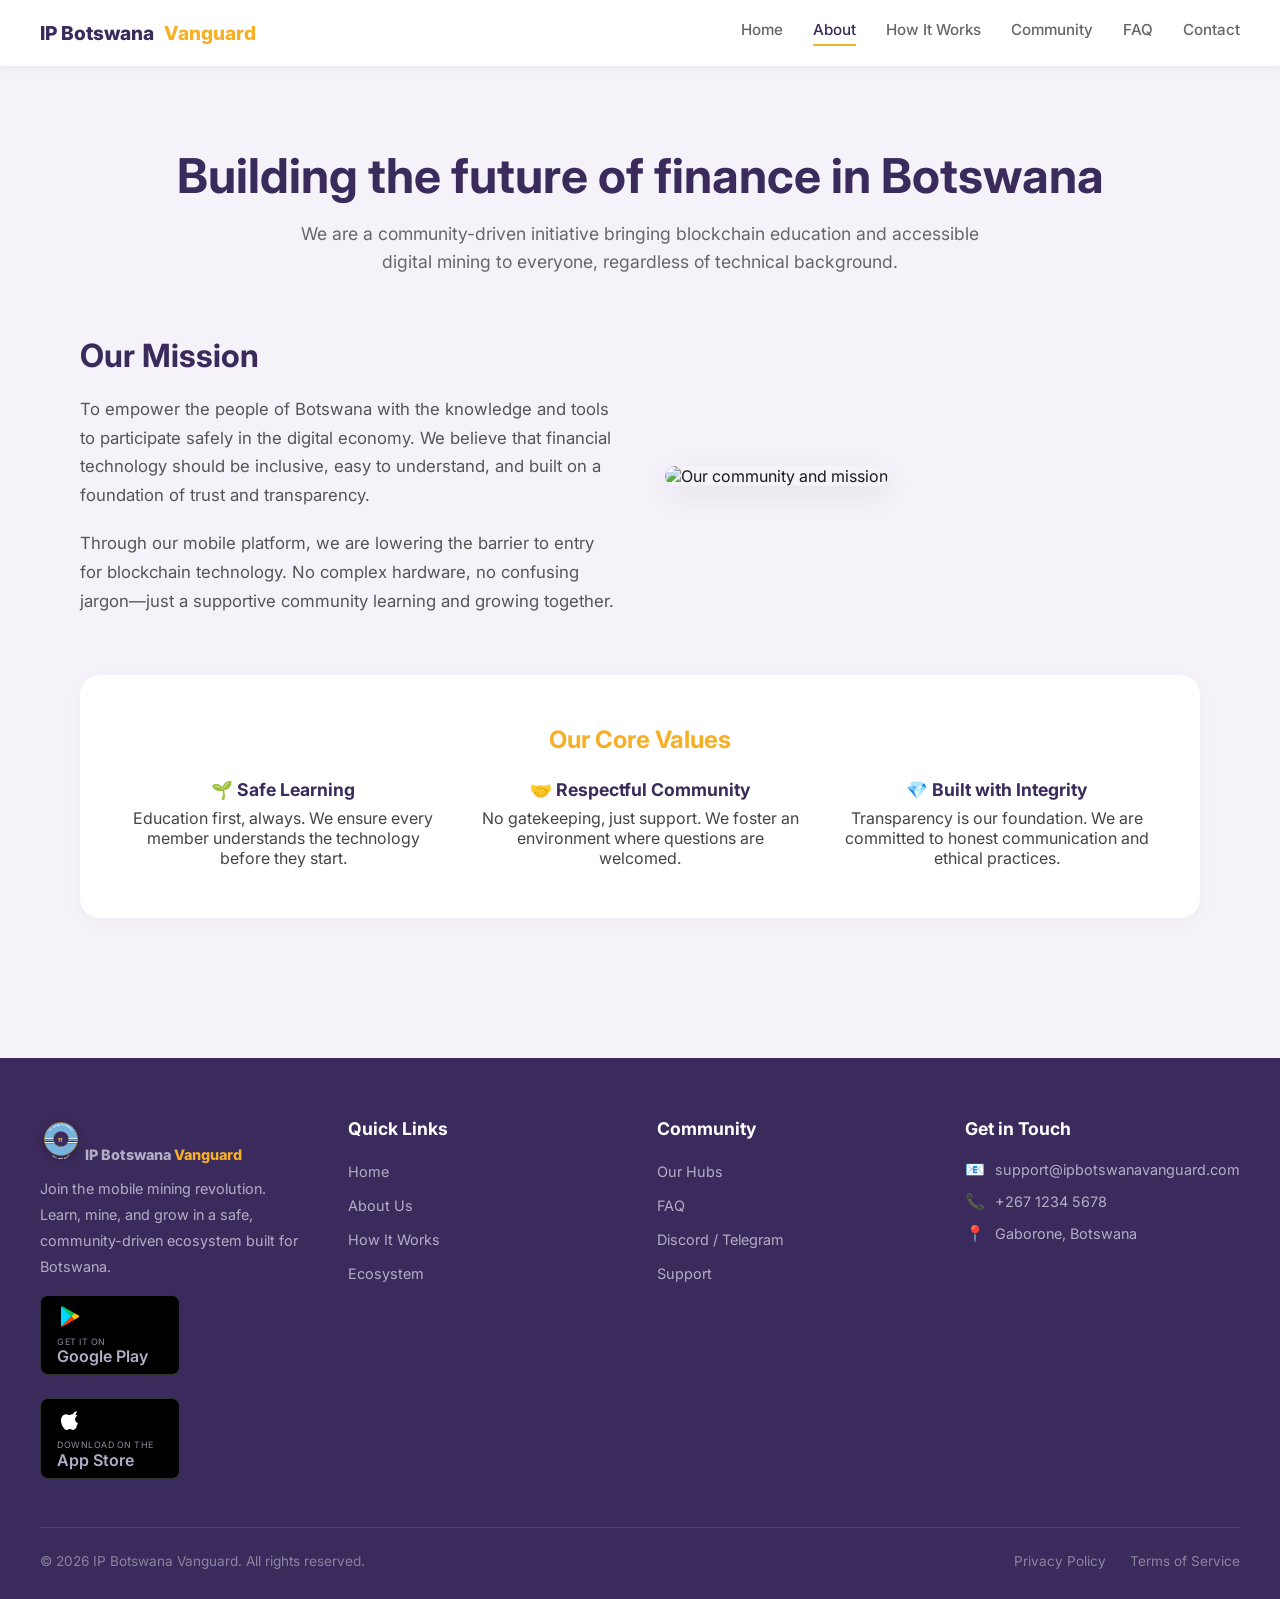
==== about.html @ 453767cd "Update about.html" ====
<!DOCTYPE html>
<html lang="en">
<head>
    <meta charset="UTF-8">
    <meta name="viewport" content="width=device-width, initial-scale=1.0">
    <title>IP Botswana Vanguard - About</title>
    <link href="https://fonts.googleapis.com/css2?family=Inter:wght@400;600;700;800&display=swap" rel="stylesheet">
    
    <!-- LINK TO EXTERNAL CSS FILE -->
    <link rel="stylesheet" href="style.css">
    
    <!-- ADDITIONAL CSS SPECIFIC TO THE ABOUT PAGE -->
    <style>
        /* --- Page Container --- */
        .page-container {
            padding: 80px 40px;
            max-width: 1200px;
            margin: 0 auto;
        }

        /* --- Header --- */
        .about-header {
            text-align: center;
            margin-bottom: 60px;
        }
        .about-header h2 {
            font-size: 3rem;
            color: var(--primary-purple);
            margin-bottom: 15px;
        }
        .about-header p {
            color: #666;
            max-width: 700px;
            margin: 0 auto;
            font-size: 1.1rem;
            line-height: 1.6;
        }

        /* --- Split Layout --- */
        .about-split {
            display: flex;
            flex-wrap: wrap;
            align-items: center;
            gap: 50px;
            margin-bottom: 60px;
        }
        .about-split > * {
            flex: 1;
            min-width: 300px;
        }
        .about-split h3 {
            color: var(--primary-purple);
            font-size: 2rem;
            margin-bottom: 20px;
        }
        .about-split p {
            color: #555;
            line-height: 1.7;
            font-size: 1.05rem;
        }

        /* --- Image Styling --- */
        .about-img {
            width: 100%;
            height: 400px;
            object-fit: cover;
            border-radius: 20px;
            box-shadow: 0 10px 30px rgba(0,0,0,0.08);
        }

        /* --- Mission/Values Card --- */
        .mission-card {
            background: var(--white);
            padding: 50px 40px;
            border-radius: 20px;
            box-shadow: 0 5px 20px rgba(0,0,0,0.03);
            margin-top: 20px;
        }
        .mission-card h3 {
            color: var(--accent-gold);
            font-size: 1.5rem;
            margin-bottom: 25px;
            text-align: center;
        }
        .values-grid {
            display: flex;
            justify-content: space-around;
            gap: 30px;
            flex-wrap: wrap;
            color: #444;
            text-align: center;
        }
        .values-grid div {
            flex: 1;
            min-width: 150px;
        }
        .values-grid strong {
            display: block;
            color: var(--primary-purple);
            font-size: 1.1rem;
            margin-bottom: 8px;
        }

        /* --- Mobile Adjustments --- */
        @media (max-width: 800px) {
            .page-container { padding: 40px 20px; }
            .about-header h2 { font-size: 2.2rem; }
            .about-split { flex-direction: column-reverse; }
            .values-grid { flex-direction: column; gap: 20px; }
        }
    </style>
</head>
<body>

    <!-- Navigation -->
    <nav>
        <a href="index.html" class="logo">IP Botswana <span>Vanguard</span></a>
        <div class="nav-links">
            <a href="index.html">Home</a>
            <!-- Added 'active' class here so it highlights About when on this page -->
            <a href="about.html" class="active">About</a>
            <a href="how-it-works.html">How It Works</a>
            <a href="community.html">Community</a>
            <a href="faq.html">FAQ</a>
            <a href="contact.html">Contact</a>
        </div>
    </nav>

    <!-- About Content -->
    <div class="page-container">

        <!-- Header -->
        <div class="about-header">
            <h2>Building the future of finance in Botswana</h2>
            <p>We are a community-driven initiative bringing blockchain education and accessible digital mining to everyone, regardless of technical background.</p>
        </div>

        <!-- Split Layout: Text Left, Image Right -->
        <div class="about-split">
            <div>
                <h3>Our Mission</h3>
                <p>
                    To empower the people of Botswana with the knowledge and tools to participate safely in the digital economy. 
                    We believe that financial technology should be inclusive, easy to understand, and built on a foundation of trust and transparency.
                </p>
                <br>
                <p>
                    Through our mobile platform, we are lowering the barrier to entry for blockchain technology. 
                    No complex hardware, no confusing jargon—just a supportive community learning and growing together.
                </p>
            </div>
            <div>
                <!-- IMAGE TO REPLACE: Put your team, workshop, or classroom photo here -->
                <img src="https://images.unsplash.com/photo-1523240795612-9a054b0db644?w=800&h=600&fit=crop" 
                     alt="Our community and mission" 
                     class="about-img">
            </div>
        </div>

        <!-- Core Values Card -->
        <div class="mission-card">
            <h3>Our Core Values</h3>
            <div class="values-grid">
                <div>
                    <strong>🌱 Safe Learning</strong>
                    Education first, always. We ensure every member understands the technology before they start.
                </div>
                <div>
                    <strong>🤝 Respectful Community</strong>
                    No gatekeeping, just support. We foster an environment where questions are welcomed.
                </div>
                <div>
                    <strong>💎 Built with Integrity</strong>
                    Transparency is our foundation. We are committed to honest communication and ethical practices.
                </div>
            </div>
        </div>

    </div>

    <!-- FOOTER -->
    <footer>
        <div class="footer-container">
            <!-- Column 1: Brand & App Download -->
            <div class="footer-col">
                <a href="index.html" class="footer-logo">
                    <svg class="logo-badge" viewBox="0 0 340 340" xmlns="http://www.w3.org/2000/svg">
                        <defs>
                            <path id="topArcFoot" d="M 60,170 A 110,110 0 0 1 280,170" fill="none"/>
                            <path id="botArcFoot" d="M 70,235 A 100,100 0 0 0 270,235" fill="none"/>
                        </defs>
                        <circle cx="170" cy="170" r="132" fill="#75B2DD"/>
                        <path d="M 40,170 A 132,132 0 0 0 40,205 L 300,205 A 132,132 0 0 0 300,170 Z" fill="#000000"/>
                        <rect x="38" y="177" width="264" height="11" fill="#75B2DD"/>
                        <rect x="38" y="164" width="264" height="9" fill="#FFFFFF"/>
                        <rect x="38" y="194" width="264" height="9" fill="#FFFFFF"/>
                        <circle cx="170" cy="170" r="134" fill="none" stroke="#D4AF37" stroke-width="4"/>
                        <circle cx="170" cy="170" r="62" fill="#3B2A5E"/>
                        <circle cx="170" cy="170" r="62" fill="none" stroke="#D4AF37" stroke-width="2"/>
                        <text x="170" y="193" text-anchor="middle" font-family="Georgia, serif" font-weight="700" font-size="58" fill="#D4AF37">&#960;</text>
                        <text font-size="16" font-weight="700" letter-spacing="2" fill="#FFFFFF">
                            <textPath href="#topArcFoot" startOffset="50%" text-anchor="middle">BOTSWANA PI VANGUARD</textPath>
                        </text>
                        <text font-size="13" font-weight="700" letter-spacing="1.5" fill="#FFFFFF">
                            <textPath href="#botArcFoot" startOffset="50%" text-anchor="middle">DIGITAL ARMS PIONEERS</textPath>
                        </text>
                    </svg>
                    IP Botswana <span class="gold">Vanguard</span>
                </a>
                <p>Join the mobile mining revolution. Learn, mine, and grow in a safe, community-driven ecosystem built for Botswana.</p>

                <div class="app-buttons">
                    <!-- Google Play Button -->
                    <a href="#" class="app-btn">
                        <svg viewBox="0 0 24 24" xmlns="http://www.w3.org/2000/svg" width="25" height="25">
                            <path fill="#00D6FF" d="M4.4 2.3c-.4.4-.6.9-.6 1.6v16.2c0 .7.2 1.2.6 1.6l.1.1L13.6 12v-.2L4.5 2.2z"/>
                            <path fill="#FFC107" d="M16.7 15.1l-3.1-3.1v-.2l3.1-3.1.1.1 3.7 2.1c1 .6 1 1.5 0 2.1l-3.8 2.1z"/>
                            <path fill="#FF3D00" d="M16.7 15.1L13.6 12 4.4 21.2c.4.4 1 .4 1.7.1l10.6-6.2"/>
                            <path fill="#00C853" d="M16.7 8.9L6.1 2.7c-.7-.4-1.3-.3-1.7.1L13.6 12l3.1-3.1z"/>
                        </svg>
                        <div class="app-btn-text">
                            <span>GET IT ON</span>
                            <span>Google Play</span>
                        </div>
                    </a>

                    <!-- App Store Button -->
                    <a href="#" class="app-btn apple-btn">
                        <svg viewBox="0 0 24 24" xmlns="http://www.w3.org/2000/svg" width="25" height="25">
                            <path d="M18.71 19.5c-.83 1.24-1.71 2.45-3.05 2.47-1.34.03-1.77-.79-3.29-.79-1.53 0-2 .77-3.27.82-1.31.05-2.3-1.32-3.14-2.53C4.25 17 2.94 12.45 4.7 9.39c.87-1.52 2.43-2.48 4.12-2.5 1.3 0 2.5.87 3.29.87.78 0 2.26-1.07 3.94-.91 1.31.09 2.66.66 3.46 1.62-3.15 1.74-2.64 5.82.58 7.17-.48 1.4-1.13 2.75-1.38 2.86zM14.5 8.33c.33-1.03.97-2.13 1.73-2.77 1.14-1 2.5-1.4 2.81-1.4.08 1.62-1.44 3.55-2.62 4.24-.38.22-.82.32-1.27.32-.26 0-.47-.08-.65-.39z"/>
                        </svg>
                        <div class="app-btn-text">
                            <span>Download on the</span>
                            <span>App Store</span>
                        </div>
                    </a>
                </div>
            </div>

            <!-- Column 2: Quick Links -->
            <div class="footer-col">
                <h4>Quick Links</h4>
                <a href="index.html">Home</a>
                <a href="about.html">About Us</a>
                <a href="how-it-works.html">How It Works</a>
                <a href="ecosystem.html">Ecosystem</a>
            </div>

            <!-- Column 3: Community -->
            <div class="footer-col">
                <h4>Community</h4>
                <a href="community.html">Our Hubs</a>
                <a href="faq.html">FAQ</a>
                <a href="#">Discord / Telegram</a>
                <a href="contact.html">Support</a>
            </div>

            <!-- Column 4: Contact Info (With Icons Restored) -->
            <div class="footer-col">
                <h4>Get in Touch</h4>

                <div class="contact-row">
                    <span class="contact-icon">📧</span>
                    <span>support@ipbotswanavanguard.com</span>
                </div>

                <div class="contact-row">
                    <span class="contact-icon">📞</span>
                    <span>+267 1234 5678</span>
                </div>

                <div class="contact-row">
                    <span class="contact-icon">📍</span>
                    <span>Gaborone, Botswana</span>
                </div>
            </div>
        </div>

        <!-- Footer Bottom -->
        <div class="footer-bottom">
            <div>&copy; 2026 IP Botswana Vanguard. All rights reserved.</div>
            <div class="footer-bottom-links">
                <a href="#">Privacy Policy</a>
                <a href="#">Terms of Service</a>
            </div>
        </div>
    </footer>
    <!-- LINK TO EXTERNAL JAVASCRIPT FILE -->
    <script src="script.js"></script>
</body>
</html>
---- style.css ----
/* --- VARIABLES --- */
:root {
    --primary-purple: #3b2b5c;
    --accent-gold: #f5b027;
    --soft-bg: #f5f3f9;
    --text-dark: #1a1a1a;
    --white: #ffffff;
}

/* --- RESET & BASE STYLES --- */
* {
    margin: 0;
    padding: 0;
    box-sizing: border-box;
    font-family: 'Inter', sans-serif;
}
body {
    background-color: var(--soft-bg);
    color: var(--text-dark);
}

/* --- NAVIGATION --- */
nav {
    display: flex;
    justify-content: space-between;
    align-items: center;
    padding: 20px 40px;
    background: #fff;
    box-shadow: 0 2px 10px rgba(0,0,0,0.05);
    position: sticky;
    top: 0;
    z-index: 100;
}
.logo {
    font-weight: 800;
    font-size: 1.2rem;
    color: var(--primary-purple);
    text-decoration: none;
}
.logo span {
    color: var(--accent-gold);
}

.logo {
    display: flex;
    align-items: center;
    gap: 10px;
}
.nav-logo-badge {
    width: 36px;
    height: 36px;
    flex-shrink: 0;
}

.nav-links {
    display: flex;
    gap: 30px;
}
.nav-links a {
    text-decoration: none;
    color: #666;
    font-weight: 500;
    font-size: 0.95rem;
}
.nav-links a.active {
    color: var(--primary-purple);
    border-bottom: 2px solid var(--accent-gold);
    padding-bottom: 5px;
}

/* --- HERO LAYOUT (HOME PAGE) --- */
.hero {
    display: flex;
    flex-wrap: wrap;
    align-items: center;
    padding: 80px 40px;
    max-width: 1200px;
    margin: 0 auto;
    gap: 50px;
}
.split-layout {
    display: flex;
    flex-wrap: wrap;
    align-items: center;
    gap: 50px;
    width: 100%;
}
.split-layout > * {
    flex: 1;
    min-width: 300px;
}

/* --- LEFT CONTENT --- */
.tagline {
    display: inline-block;
    background: rgba(245, 176, 39, 0.1);
    color: var(--accent-gold);
    padding: 8px 16px;
    border-radius: 20px;
    font-size: 0.8rem;
    font-weight: 700;
    letter-spacing: 1px;
    text-transform: uppercase;
    margin-bottom: 20px;
}
h1 {
    font-size: 3.5rem;
    line-height: 1.1;
    color: var(--primary-purple);
    margin-bottom: 15px;
}
h1 span {
    color: var(--accent-gold);
}
.sub-headline {
    font-size: 1.1rem;
    color: #555;
    line-height: 1.6;
    margin-bottom: 25px;
    max-width: 500px;
}

/* Social Proof */
.social-proof {
    display: flex;
    align-items: center;
    gap: 12px;
    margin-bottom: 30px;
    font-size: 0.9rem;
    color: var(--primary-purple);
    font-weight: 600;
}
.avatar-stack {
    display: flex;
}
.avatar-stack img {
    width: 35px;
    height: 35px;
    border-radius: 50%;
    border: 2px solid #fff;
    margin-right: -12px;
    object-fit: cover;
}

/* Buttons */
.cta-group {
    display: flex;
    gap: 15px;
    flex-wrap: wrap;
    margin-bottom: 30px;
}
.btn-primary {
    background: var(--accent-gold);
    color: var(--primary-purple);
    padding: 15px 40px;
    border-radius: 30px;
    font-weight: 700;
    border: none;
    cursor: pointer;
    box-shadow: 0 4px 15px rgba(245, 176, 39, 0.4);
    transition: 0.3s;
    text-decoration: none;
    display: inline-block;
}
.btn-primary:hover {
    transform: translateY(-2px);
    box-shadow: 0 6px 20px rgba(245, 176, 39, 0.6);
}
.btn-secondary {
    background: transparent;
    color: var(--primary-purple);
    padding: 15px 30px;
    border-radius: 30px;
    font-weight: 600;
    border: 1px solid #ddd;
    cursor: pointer;
    transition: 0.3s;
}
.btn-secondary:hover {
    border-color: var(--primary-purple);
    background: rgba(59, 43, 92, 0.05);
}

/* Trust Links (Below buttons) */
.trust-links {
    display: flex;
    gap: 25px;
    font-size: 0.85rem;
    color: #666;
    flex-wrap: wrap;
}
.trust-links span {
    display: flex;
    align-items: center;
    gap: 6px;
}

/* --- RIGHT VISUAL (PHONE & BACKGROUND) --- */
.hero-visual {
    position: relative;
    min-height: 450px;
    border-radius: 30px;
    display: flex;
    justify-content: center;
    align-items: center;
    padding: 20px;
    background-position: center;
    background-size: cover;
    background-repeat: no-repeat;
    overflow: hidden;
}
/* Blur & Overlay */
.hero-visual::before {
    content: '';
    position: absolute;
    inset: 0;
    background: rgba(245, 243, 249, 0.7);
    backdrop-filter: blur(4px);
    border-radius: 30px;
}

/* Floating Phone Mockup */
.phone-mockup {
    position: relative;
    z-index: 2;
    background: #fff;
    width: 240px;
    height: 420px;
    border-radius: 40px;
    box-shadow: 0 20px 50px rgba(0,0,0,0.2);
    padding: 20px;
    display: flex;
    flex-direction: column;
    justify-content: center;
    align-items: center;
    text-align: center;
    border: 8px solid #f0f0f0;
}
.phone-mockup .app-title {
    color: #f5b027;
    font-size: 0.7rem;
    font-weight: 700;
    letter-spacing: 1px;
    margin-bottom: 15px;
}
.phone-mockup .value {
    font-size: 3.5rem;
    color: var(--primary-purple);
    font-weight: 800;
}
.phone-mockup .value span {
    font-size: 1.5rem;
    font-weight: 400;
    color: #888;
}
.phone-mockup .sub-value {
    font-size: 0.85rem;
    color: #666;
    background: #f5f3f9;
    padding: 8px 15px;
    border-radius: 20px;
    margin-top: 15px;
}
.phone-mockup .mockup-text {
    margin-top: 20px;
    font-size: 0.8rem;
    color: #999;
}

/* Play Button Overlay */
.play-overlay {
    position: absolute;
    z-index: 3;
    top: 50%;
    left: 50%;
    transform: translate(-50%, -50%);
    background: rgba(255,255,255,0.95);
    width: 70px;
    height: 70px;
    border-radius: 50%;
    display: flex;
    justify-content: center;
    align-items: center;
    box-shadow: 0 10px 25px rgba(0,0,0,0.2);
    cursor: pointer;
    transition: transform 0.3s ease;
}
.play-overlay:hover {
    transform: translate(-50%, -50%) scale(1.05);
}
.play-overlay::after {
    content: '';
    display: block;
    border-top: 12px solid transparent;
    border-bottom: 12px solid transparent;
    border-left: 18px solid var(--primary-purple);
    margin-left: 6px;
}

/* Bottom Video Callout */
.video-badge {
    position: relative;
    background: var(--primary-purple);
    color: white;
    padding: 12px 25px;
    border-radius: 30px;
    font-size: 0.85rem;
    font-weight: 600;
    z-index: 3;
    box-shadow: 0 5px 20px rgba(0,0,0,0.3);
    display: inline-block;
}

/* --- FOOTER STYLES --- */
footer {
    background: var(--primary-purple);
    color: #d9d5e8;
    padding: 60px 40px 30px 40px;
    margin-top: 60px;
    width: 100%;
}

.footer-container {
    max-width: 1200px;
    margin: 0 auto;
    display: grid;
    grid-template-columns: repeat(4, 1fr);
    gap: 40px;
    margin-bottom: 40px;
}

/* Footer Columns */
.footer-col h4 {
    color: #ffffff;
    font-size: 1.1rem;
    margin-bottom: 20px;
    font-weight: 700;
}
.footer-col p, .footer-col a {
    color: #b3adc6;
    font-size: 0.9rem;
    line-height: 1.8;
    text-decoration: none;
    display: block;
    margin-bottom: 8px;
    transition: color 0.3s ease;
}
.footer-col a:hover {
    color: var(--accent-gold);
}
.footer-col .contact-row {
    display: flex;
    align-items: center;
    margin-bottom: 12px;
    color: #b3adc6;
    font-size: 0.9rem;
}
.footer-col .contact-icon {
    display: inline-block;
    margin-right: 10px;
    font-size: 1rem;
    width: 20px;
    text-align: center;
}

/* Footer Logo */
.footer-logo {
    font-weight: 800;
    font-size: 1.5rem;
    color: #ffffff;
    text-decoration: none;
    margin-bottom: 15px;
    display: flex;
    align-items: center;
    gap: 12px;
}
.footer-logo span.gold {
    color: var(--accent-gold);
}
.logo-badge {
    width: 42px;
    height: 42px;
    min-width: 42px;
    max-width: 42px;
    flex-shrink: 0;
    filter: drop-shadow(0 2px 4px rgba(0,0,0,0.3));
}

/* App Store Buttons */
.app-buttons {
    display: flex;
    flex-wrap: wrap;
    gap: 15px;
    margin-top: 15px;
}
.app-btn {
    display: flex;
    align-items: center;
    background: #000000;
    color: #ffffff;
    padding: 8px 16px;
    border-radius: 8px;
    text-decoration: none;
    border: 1px solid #333;
    transition: transform 0.2s ease, background 0.3s ease;
    min-width: 140px;
}
.app-btn:hover {
    transform: translateY(-3px);
    background: #1a1a1a;
}
.app-btn svg {
    width: 25px;
    height: 25px;
    margin-right: 10px;
    flex-shrink: 0;
}
.app-btn.apple-btn svg {
    fill: #ffffff;
}
.app-btn-text {
    display: flex;
    flex-direction: column;
    line-height: 1.2;
}
.app-btn-text span:first-child {
    font-size: 0.55rem;
    text-transform: uppercase;
    letter-spacing: 0.5px;
    opacity: 0.8;
}
.app-btn-text span:last-child {
    font-size: 1rem;
    font-weight: 600;
}

/* Footer Bottom */
.footer-bottom {
    max-width: 1200px;
    margin: 0 auto;
    border-top: 1px solid rgba(255,255,255,0.1);
    padding-top: 25px;
    display: flex;
    justify-content: space-between;
    flex-wrap: wrap;
    gap: 15px;
    color: #8a83a0;
    font-size: 0.85rem;
}
.footer-bottom-links a {
    color: #8a83a0;
    text-decoration: none;
    margin-left: 20px;
    transition: color 0.3s ease;
}
.footer-bottom-links a:hover {
    color: var(--accent-gold);
}

/* --- VIDEO LIGHTBOX POPUP --- */
.video-modal {
    display: none;
    position: fixed;
    z-index: 9999;
    left: 0; top: 0;
    width: 100%; height: 100%;
    background: rgba(0, 0, 0, 0.85);
    justify-content: center;
    align-items: center;
    backdrop-filter: blur(5px);
}
.video-modal.active {
    display: flex;
}
.video-modal iframe {
    width: 80%;
    max-width: 800px;
    height: 450px;
    border-radius: 15px;
    box-shadow: 0 20px 50px rgba(0,0,0,0.5);
    background: #000;
}
.video-close {
    position: absolute;
    top: 30px; right: 40px;
    color: white;
    font-size: 50px;
    cursor: pointer;
    font-weight: bold;
    transition: color 0.3s ease;
}
.video-close:hover {
    color: var(--accent-gold);
}

/* --- RESPONSIVE BREAKPOINTS --- */
@media (max-width: 900px) {
    .footer-container {
        grid-template-columns: 1fr 1fr;
    }
}
@media (max-width: 800px) {
    .hero {
        flex-direction: column-reverse;
        padding: 40px 20px;
        gap: 30px;
    }
    h1 { font-size: 2.5rem; }
    .hero-visual { width: 100%; min-height: 350px; }
    .phone-mockup { width: 200px; height: 350px; }

    nav {
        flex-direction: row;
        flex-wrap: wrap;
        justify-content: space-between;
        align-items: center;
        padding: 15px 20px;
        gap: 10px;
    }
    .nav-links {
        flex-wrap: wrap;
        justify-content: flex-end;
        gap: 10px 15px;
        width: 100%;
    }

    .trust-links { justify-content: center; }
    .video-modal iframe { width: 95%; height: 250px; }
    .video-close { top: 15px; right: 20px; font-size: 40px; }
}
@media (max-width: 600px) {
    .footer-container {
        grid-template-columns: 1fr;
        gap: 30px;
    }
    footer { padding: 40px 20px 20px 20px; }
    .footer-bottom { flex-direction: column; text-align: center; }
    .footer-bottom-links a { margin: 0 10px; }
}
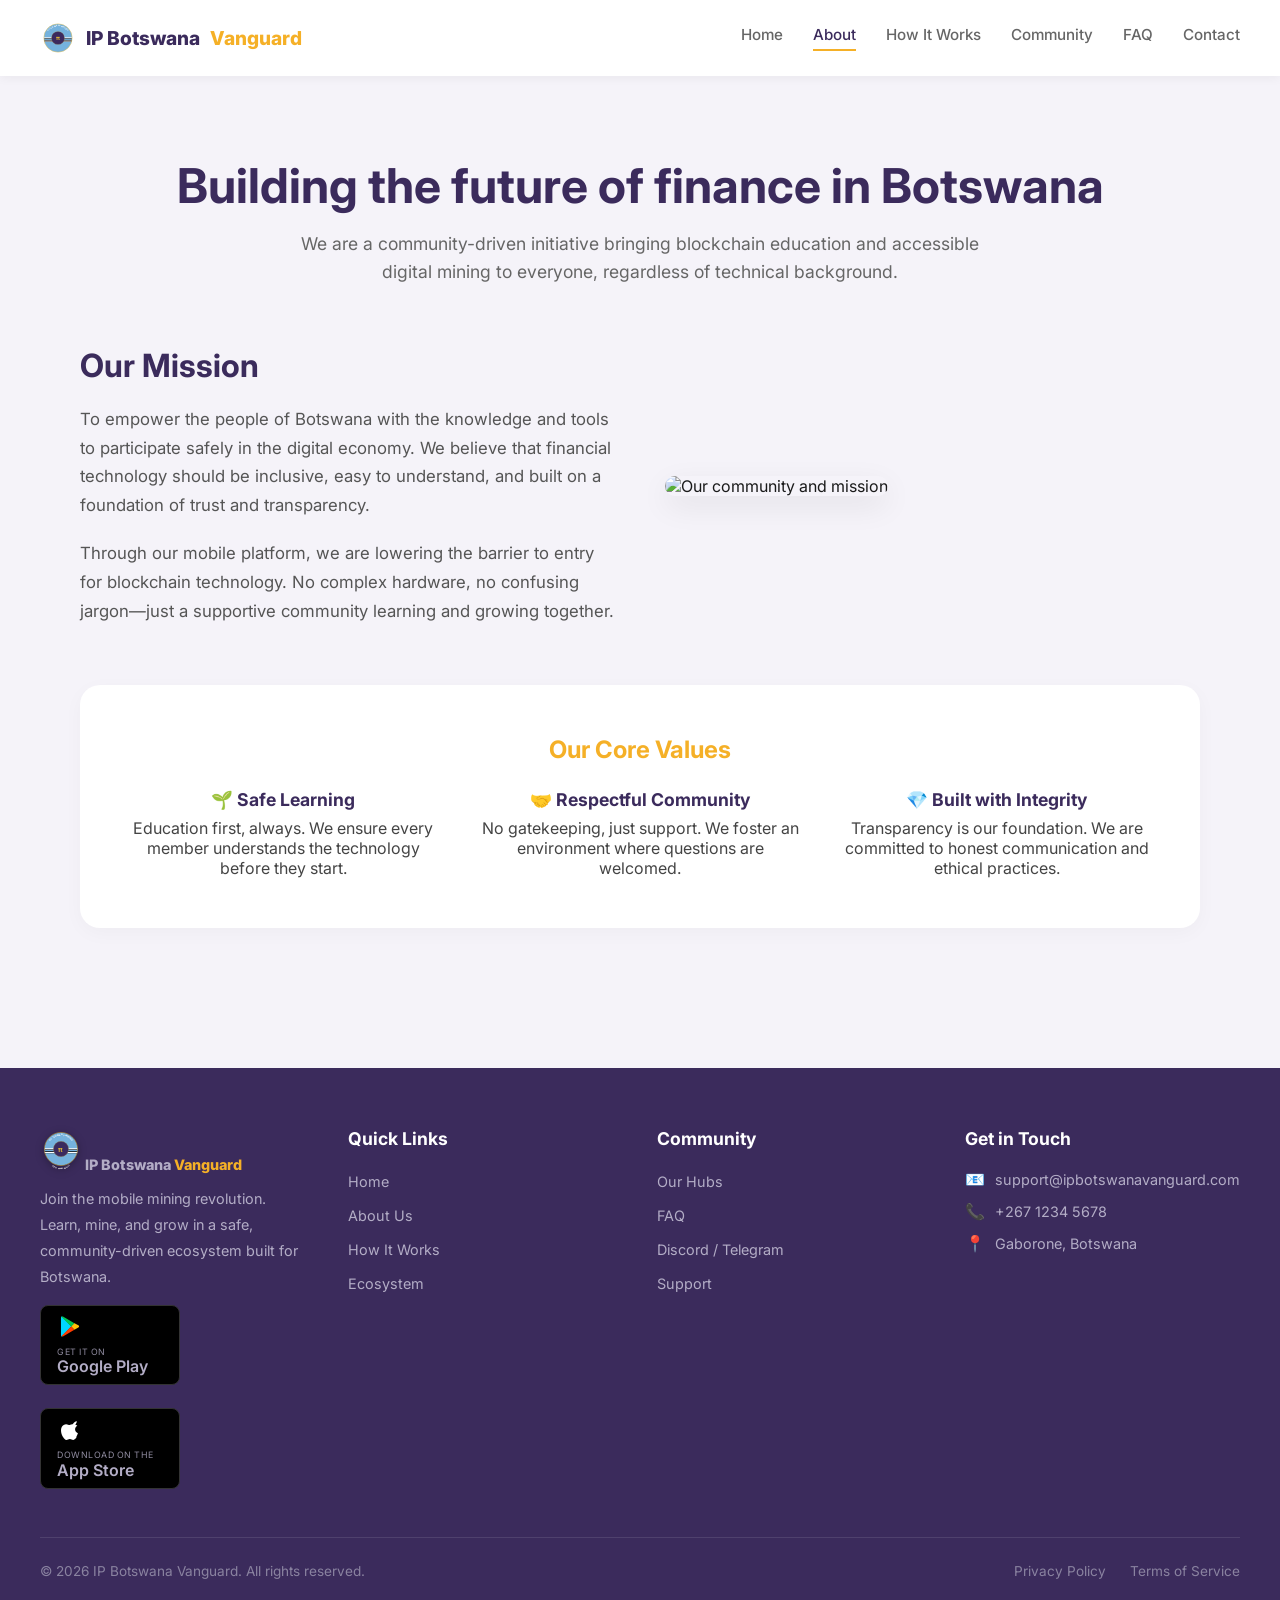
==== commit 3ee7075a: "Update about.html" ====
--- a/about.html
+++ b/about.html
@@ -113,8 +113,32 @@
 <body>
 
     <!-- Navigation -->
+    <!-- Navigation -->
     <nav>
-        <a href="index.html" class="logo">IP Botswana <span>Vanguard</span></a>
+        <a href="index.html" class="logo">
+            <svg class="nav-logo-badge" viewBox="0 0 340 340" xmlns="http://www.w3.org/2000/svg">
+                <defs>
+                    <path id="topArcAbout" d="M 60,170 A 110,110 0 0 1 280,170" fill="none"/>
+                    <path id="botArcAbout" d="M 70,235 A 100,100 0 0 0 270,235" fill="none"/>
+                </defs>
+                <circle cx="170" cy="170" r="132" fill="#75B2DD"/>
+                <path d="M 40,170 A 132,132 0 0 0 40,205 L 300,205 A 132,132 0 0 0 300,170 Z" fill="#000000"/>
+                <rect x="38" y="177" width="264" height="11" fill="#75B2DD"/>
+                <rect x="38" y="164" width="264" height="9" fill="#FFFFFF"/>
+                <rect x="38" y="194" width="264" height="9" fill="#FFFFFF"/>
+                <circle cx="170" cy="170" r="134" fill="none" stroke="#D4AF37" stroke-width="4"/>
+                <circle cx="170" cy="170" r="62" fill="#3B2A5E"/>
+                <circle cx="170" cy="170" r="62" fill="none" stroke="#D4AF37" stroke-width="2"/>
+                <text x="170" y="193" text-anchor="middle" font-family="Georgia, serif" font-weight="700" font-size="58" fill="#D4AF37">&#960;</text>
+                <text font-size="16" font-weight="700" letter-spacing="2" fill="#FFFFFF">
+                    <textPath href="#topArcAbout" startOffset="50%" text-anchor="middle">BOTSWANA PI VANGUARD</textPath>
+                </text>
+                <text font-size="13" font-weight="700" letter-spacing="1.5" fill="#FFFFFF">
+                    <textPath href="#botArcAbout" startOffset="50%" text-anchor="middle">DIGITAL ARMS PIONEERS</textPath>
+                </text>
+            </svg>
+            IP Botswana <span>Vanguard</span>
+        </a>
         <div class="nav-links">
             <a href="index.html">Home</a>
             <!-- Added 'active' class here so it highlights About when on this page -->
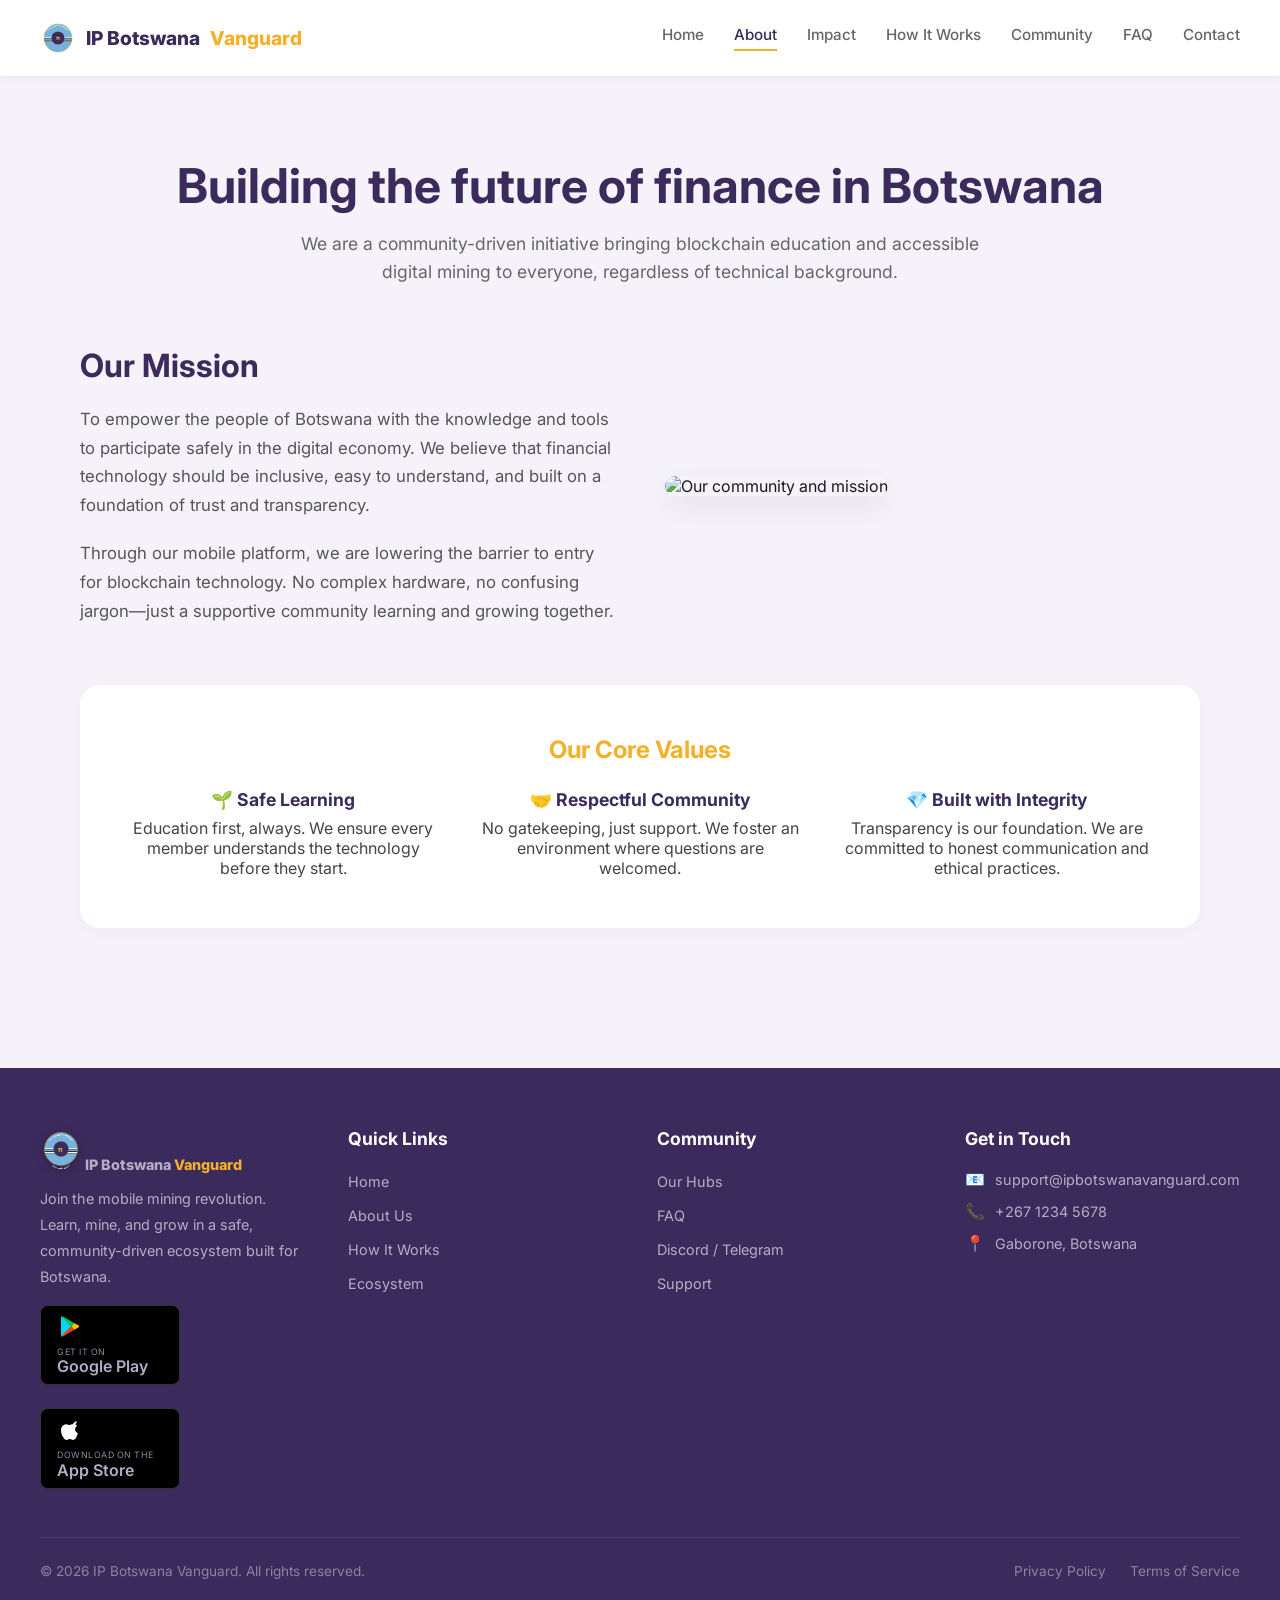
==== commit 079fb597: "Update about.html" ====
--- a/about.html
+++ b/about.html
@@ -143,6 +143,7 @@
             <a href="index.html">Home</a>
             <!-- Added 'active' class here so it highlights About when on this page -->
             <a href="about.html" class="active">About</a>
+            <a href="impact.html">Impact</a>
             <a href="how-it-works.html">How It Works</a>
             <a href="community.html">Community</a>
             <a href="faq.html">FAQ</a>
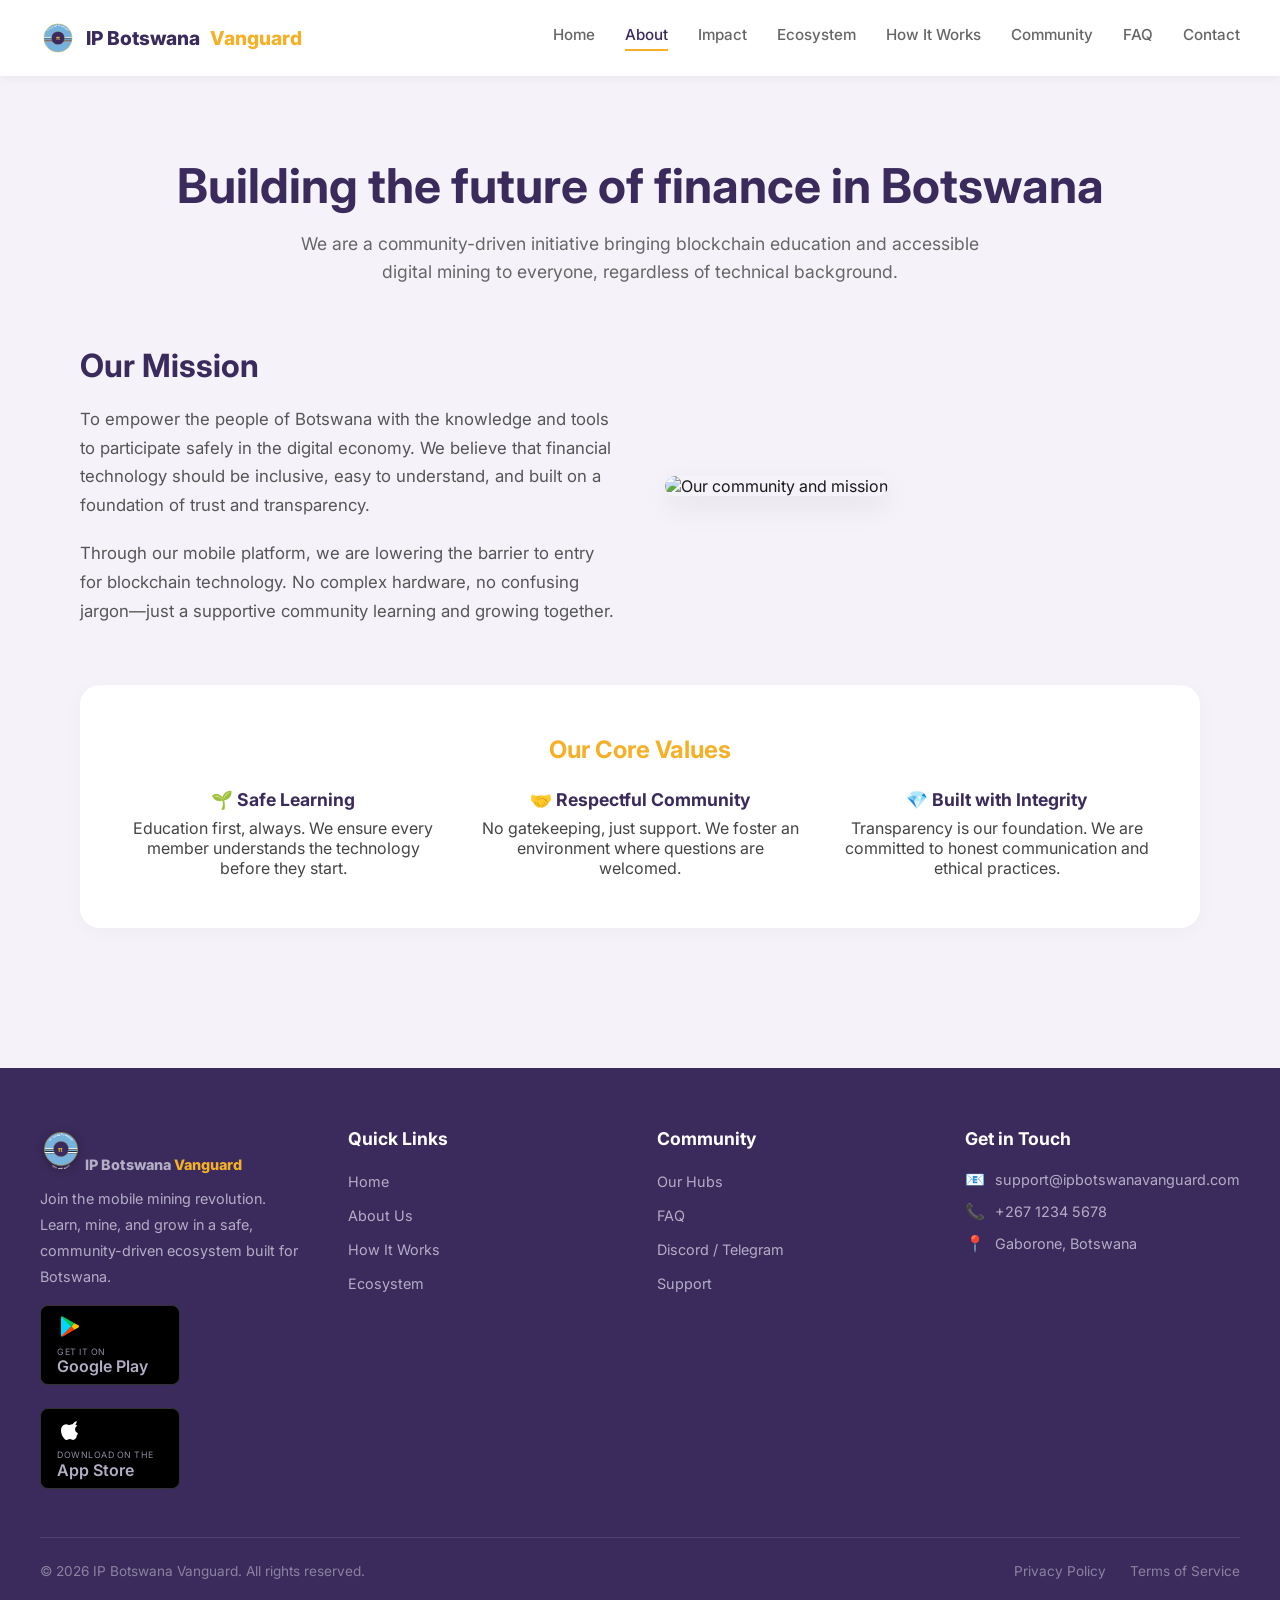
==== commit 846724ee: "Update about.html" ====
--- a/about.html
+++ b/about.html
@@ -144,6 +144,7 @@
             <!-- Added 'active' class here so it highlights About when on this page -->
             <a href="about.html" class="active">About</a>
             <a href="impact.html">Impact</a>
+            <a href="ecosystem.html">Ecosystem</a>
             <a href="how-it-works.html">How It Works</a>
             <a href="community.html">Community</a>
             <a href="faq.html">FAQ</a>
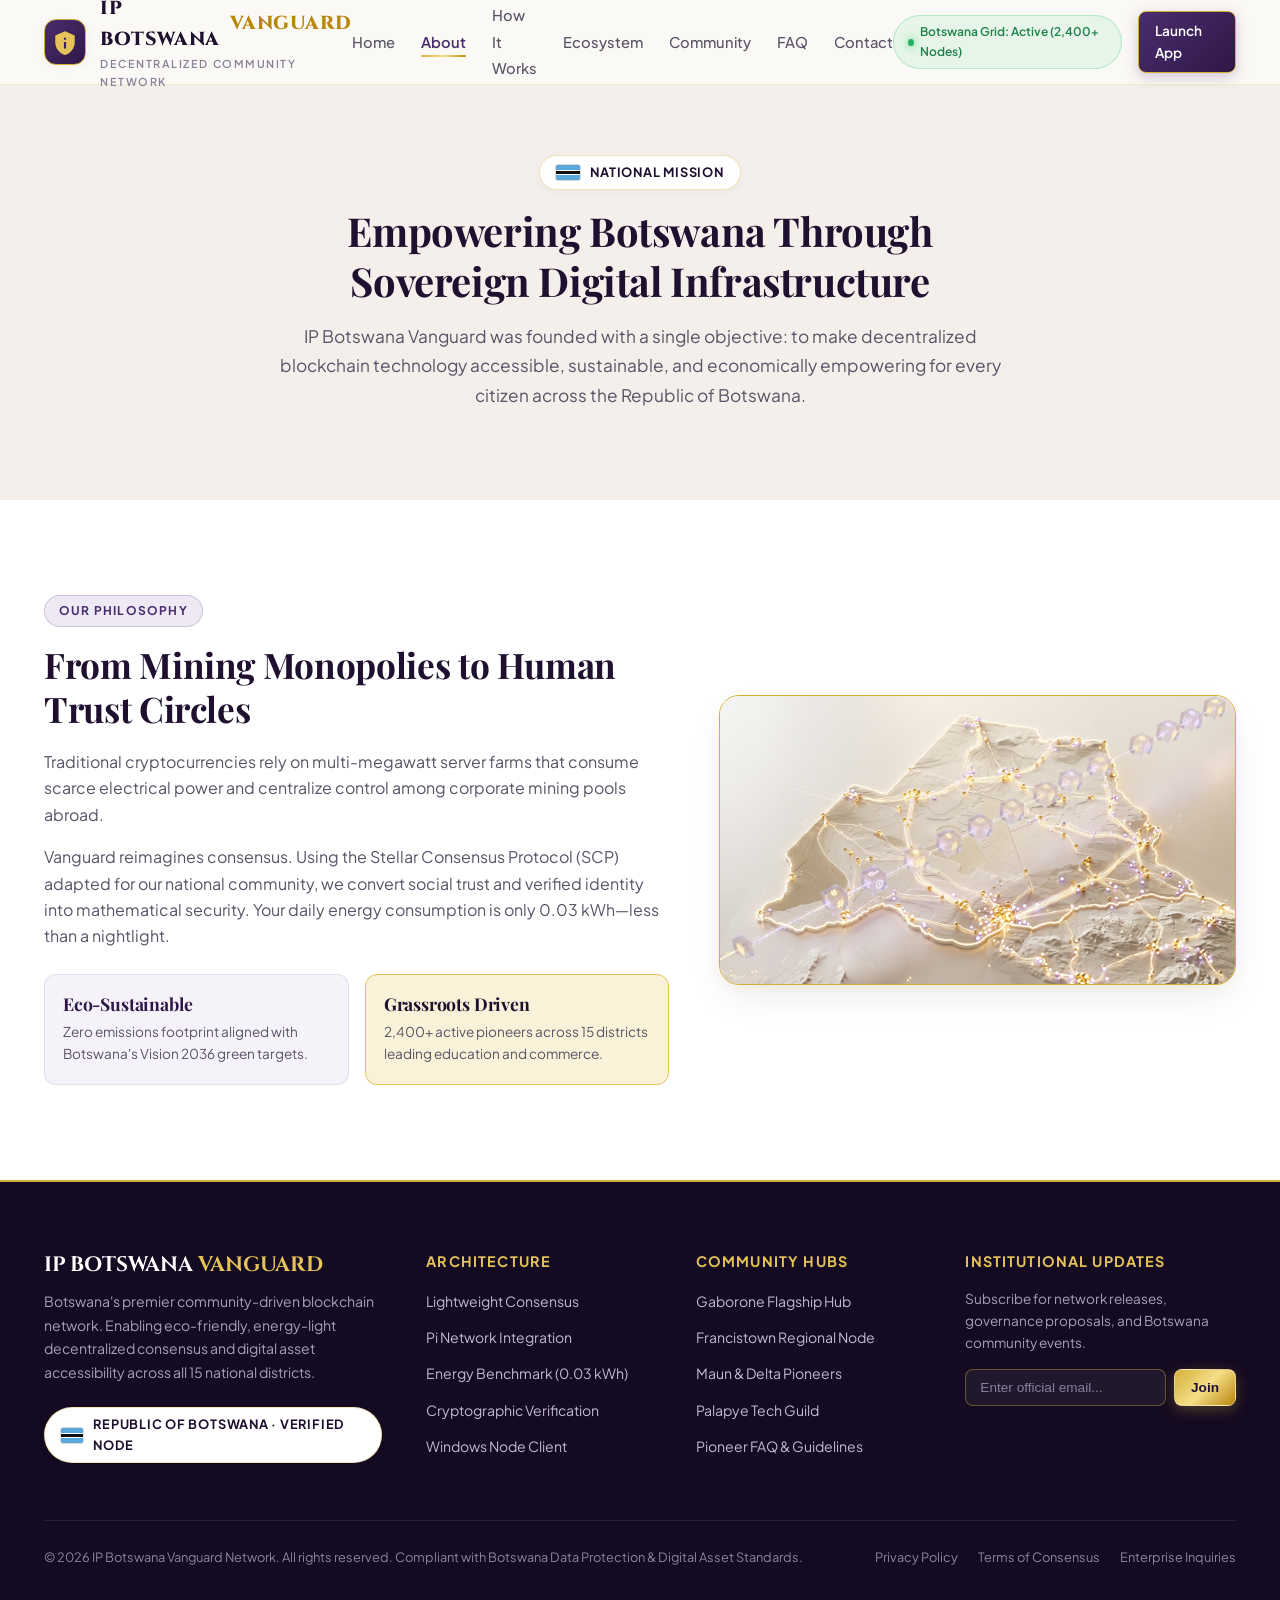
==== commit bc461676: "Initial commit: IP Botswana Vanguard website design" ====
--- a/about.html
+++ b/about.html
@@ -1,317 +1,167 @@
-<!DOCTYPE html>
-<html lang="en">
-<head>
-    <meta charset="UTF-8">
-    <meta name="viewport" content="width=device-width, initial-scale=1.0">
-    <title>IP Botswana Vanguard - About</title>
-    <link href="https://fonts.googleapis.com/css2?family=Inter:wght@400;600;700;800&display=swap" rel="stylesheet">
-    
-    <!-- LINK TO EXTERNAL CSS FILE -->
-    <link rel="stylesheet" href="style.css">
-    
-    <!-- ADDITIONAL CSS SPECIFIC TO THE ABOUT PAGE -->
-    <style>
-        /* --- Page Container --- */
-        .page-container {
-            padding: 80px 40px;
-            max-width: 1200px;
-            margin: 0 auto;
-        }
-
-        /* --- Header --- */
-        .about-header {
-            text-align: center;
-            margin-bottom: 60px;
-        }
-        .about-header h2 {
-            font-size: 3rem;
-            color: var(--primary-purple);
-            margin-bottom: 15px;
-        }
-        .about-header p {
-            color: #666;
-            max-width: 700px;
-            margin: 0 auto;
-            font-size: 1.1rem;
-            line-height: 1.6;
-        }
-
-        /* --- Split Layout --- */
-        .about-split {
-            display: flex;
-            flex-wrap: wrap;
-            align-items: center;
-            gap: 50px;
-            margin-bottom: 60px;
-        }
-        .about-split > * {
-            flex: 1;
-            min-width: 300px;
-        }
-        .about-split h3 {
-            color: var(--primary-purple);
-            font-size: 2rem;
-            margin-bottom: 20px;
-        }
-        .about-split p {
-            color: #555;
-            line-height: 1.7;
-            font-size: 1.05rem;
-        }
-
-        /* --- Image Styling --- */
-        .about-img {
-            width: 100%;
-            height: 400px;
-            object-fit: cover;
-            border-radius: 20px;
-            box-shadow: 0 10px 30px rgba(0,0,0,0.08);
-        }
-
-        /* --- Mission/Values Card --- */
-        .mission-card {
-            background: var(--white);
-            padding: 50px 40px;
-            border-radius: 20px;
-            box-shadow: 0 5px 20px rgba(0,0,0,0.03);
-            margin-top: 20px;
-        }
-        .mission-card h3 {
-            color: var(--accent-gold);
-            font-size: 1.5rem;
-            margin-bottom: 25px;
-            text-align: center;
-        }
-        .values-grid {
-            display: flex;
-            justify-content: space-around;
-            gap: 30px;
-            flex-wrap: wrap;
-            color: #444;
-            text-align: center;
-        }
-        .values-grid div {
-            flex: 1;
-            min-width: 150px;
-        }
-        .values-grid strong {
-            display: block;
-            color: var(--primary-purple);
-            font-size: 1.1rem;
-            margin-bottom: 8px;
-        }
-
-        /* --- Mobile Adjustments --- */
-        @media (max-width: 800px) {
-            .page-container { padding: 40px 20px; }
-            .about-header h2 { font-size: 2.2rem; }
-            .about-split { flex-direction: column-reverse; }
-            .values-grid { flex-direction: column; gap: 20px; }
-        }
-    </style>
-</head>
-<body>
-
-    <!-- Navigation -->
-    <!-- Navigation -->
-    <nav>
-        <a href="index.html" class="logo">
-            <svg class="nav-logo-badge" viewBox="0 0 340 340" xmlns="http://www.w3.org/2000/svg">
-                <defs>
-                    <path id="topArcAbout" d="M 60,170 A 110,110 0 0 1 280,170" fill="none"/>
-                    <path id="botArcAbout" d="M 70,235 A 100,100 0 0 0 270,235" fill="none"/>
-                </defs>
-                <circle cx="170" cy="170" r="132" fill="#75B2DD"/>
-                <path d="M 40,170 A 132,132 0 0 0 40,205 L 300,205 A 132,132 0 0 0 300,170 Z" fill="#000000"/>
-                <rect x="38" y="177" width="264" height="11" fill="#75B2DD"/>
-                <rect x="38" y="164" width="264" height="9" fill="#FFFFFF"/>
-                <rect x="38" y="194" width="264" height="9" fill="#FFFFFF"/>
-                <circle cx="170" cy="170" r="134" fill="none" stroke="#D4AF37" stroke-width="4"/>
-                <circle cx="170" cy="170" r="62" fill="#3B2A5E"/>
-                <circle cx="170" cy="170" r="62" fill="none" stroke="#D4AF37" stroke-width="2"/>
-                <text x="170" y="193" text-anchor="middle" font-family="Georgia, serif" font-weight="700" font-size="58" fill="#D4AF37">&#960;</text>
-                <text font-size="16" font-weight="700" letter-spacing="2" fill="#FFFFFF">
-                    <textPath href="#topArcAbout" startOffset="50%" text-anchor="middle">BOTSWANA PI VANGUARD</textPath>
-                </text>
-                <text font-size="13" font-weight="700" letter-spacing="1.5" fill="#FFFFFF">
-                    <textPath href="#botArcAbout" startOffset="50%" text-anchor="middle">DIGITAL ARMS PIONEERS</textPath>
-                </text>
-            </svg>
-            IP Botswana <span>Vanguard</span>
-        </a>
-        <div class="nav-links">
-            <a href="index.html">Home</a>
-            <!-- Added 'active' class here so it highlights About when on this page -->
-            <a href="about.html" class="active">About</a>
-            <a href="impact.html">Impact</a>
-            <a href="ecosystem.html">Ecosystem</a>
-            <a href="how-it-works.html">How It Works</a>
-            <a href="community.html">Community</a>
-            <a href="faq.html">FAQ</a>
-            <a href="contact.html">Contact</a>
-        </div>
-    </nav>
-
-    <!-- About Content -->
-    <div class="page-container">
-
-        <!-- Header -->
-        <div class="about-header">
-            <h2>Building the future of finance in Botswana</h2>
-            <p>We are a community-driven initiative bringing blockchain education and accessible digital mining to everyone, regardless of technical background.</p>
-        </div>
-
-        <!-- Split Layout: Text Left, Image Right -->
-        <div class="about-split">
-            <div>
-                <h3>Our Mission</h3>
-                <p>
-                    To empower the people of Botswana with the knowledge and tools to participate safely in the digital economy. 
-                    We believe that financial technology should be inclusive, easy to understand, and built on a foundation of trust and transparency.
-                </p>
-                <br>
-                <p>
-                    Through our mobile platform, we are lowering the barrier to entry for blockchain technology. 
-                    No complex hardware, no confusing jargon—just a supportive community learning and growing together.
-                </p>
-            </div>
-            <div>
-                <!-- IMAGE TO REPLACE: Put your team, workshop, or classroom photo here -->
-                <img src="https://images.unsplash.com/photo-1523240795612-9a054b0db644?w=800&h=600&fit=crop" 
-                     alt="Our community and mission" 
-                     class="about-img">
-            </div>
-        </div>
-
-        <!-- Core Values Card -->
-        <div class="mission-card">
-            <h3>Our Core Values</h3>
-            <div class="values-grid">
-                <div>
-                    <strong>🌱 Safe Learning</strong>
-                    Education first, always. We ensure every member understands the technology before they start.
-                </div>
-                <div>
-                    <strong>🤝 Respectful Community</strong>
-                    No gatekeeping, just support. We foster an environment where questions are welcomed.
-                </div>
-                <div>
-                    <strong>💎 Built with Integrity</strong>
-                    Transparency is our foundation. We are committed to honest communication and ethical practices.
-                </div>
-            </div>
-        </div>
-
-    </div>
-
-    <!-- FOOTER -->
-    <footer>
-        <div class="footer-container">
-            <!-- Column 1: Brand & App Download -->
-            <div class="footer-col">
-                <a href="index.html" class="footer-logo">
-                    <svg class="logo-badge" viewBox="0 0 340 340" xmlns="http://www.w3.org/2000/svg">
-                        <defs>
-                            <path id="topArcFoot" d="M 60,170 A 110,110 0 0 1 280,170" fill="none"/>
-                            <path id="botArcFoot" d="M 70,235 A 100,100 0 0 0 270,235" fill="none"/>
-                        </defs>
-                        <circle cx="170" cy="170" r="132" fill="#75B2DD"/>
-                        <path d="M 40,170 A 132,132 0 0 0 40,205 L 300,205 A 132,132 0 0 0 300,170 Z" fill="#000000"/>
-                        <rect x="38" y="177" width="264" height="11" fill="#75B2DD"/>
-                        <rect x="38" y="164" width="264" height="9" fill="#FFFFFF"/>
-                        <rect x="38" y="194" width="264" height="9" fill="#FFFFFF"/>
-                        <circle cx="170" cy="170" r="134" fill="none" stroke="#D4AF37" stroke-width="4"/>
-                        <circle cx="170" cy="170" r="62" fill="#3B2A5E"/>
-                        <circle cx="170" cy="170" r="62" fill="none" stroke="#D4AF37" stroke-width="2"/>
-                        <text x="170" y="193" text-anchor="middle" font-family="Georgia, serif" font-weight="700" font-size="58" fill="#D4AF37">&#960;</text>
-                        <text font-size="16" font-weight="700" letter-spacing="2" fill="#FFFFFF">
-                            <textPath href="#topArcFoot" startOffset="50%" text-anchor="middle">BOTSWANA PI VANGUARD</textPath>
-                        </text>
-                        <text font-size="13" font-weight="700" letter-spacing="1.5" fill="#FFFFFF">
-                            <textPath href="#botArcFoot" startOffset="50%" text-anchor="middle">DIGITAL ARMS PIONEERS</textPath>
-                        </text>
-                    </svg>
-                    IP Botswana <span class="gold">Vanguard</span>
-                </a>
-                <p>Join the mobile mining revolution. Learn, mine, and grow in a safe, community-driven ecosystem built for Botswana.</p>
-
-                <div class="app-buttons">
-                    <!-- Google Play Button -->
-                    <a href="#" class="app-btn">
-                        <svg viewBox="0 0 24 24" xmlns="http://www.w3.org/2000/svg" width="25" height="25">
-                            <path fill="#00D6FF" d="M4.4 2.3c-.4.4-.6.9-.6 1.6v16.2c0 .7.2 1.2.6 1.6l.1.1L13.6 12v-.2L4.5 2.2z"/>
-                            <path fill="#FFC107" d="M16.7 15.1l-3.1-3.1v-.2l3.1-3.1.1.1 3.7 2.1c1 .6 1 1.5 0 2.1l-3.8 2.1z"/>
-                            <path fill="#FF3D00" d="M16.7 15.1L13.6 12 4.4 21.2c.4.4 1 .4 1.7.1l10.6-6.2"/>
-                            <path fill="#00C853" d="M16.7 8.9L6.1 2.7c-.7-.4-1.3-.3-1.7.1L13.6 12l3.1-3.1z"/>
-                        </svg>
-                        <div class="app-btn-text">
-                            <span>GET IT ON</span>
-                            <span>Google Play</span>
-                        </div>
-                    </a>
-
-                    <!-- App Store Button -->
-                    <a href="#" class="app-btn apple-btn">
-                        <svg viewBox="0 0 24 24" xmlns="http://www.w3.org/2000/svg" width="25" height="25">
-                            <path d="M18.71 19.5c-.83 1.24-1.71 2.45-3.05 2.47-1.34.03-1.77-.79-3.29-.79-1.53 0-2 .77-3.27.82-1.31.05-2.3-1.32-3.14-2.53C4.25 17 2.94 12.45 4.7 9.39c.87-1.52 2.43-2.48 4.12-2.5 1.3 0 2.5.87 3.29.87.78 0 2.26-1.07 3.94-.91 1.31.09 2.66.66 3.46 1.62-3.15 1.74-2.64 5.82.58 7.17-.48 1.4-1.13 2.75-1.38 2.86zM14.5 8.33c.33-1.03.97-2.13 1.73-2.77 1.14-1 2.5-1.4 2.81-1.4.08 1.62-1.44 3.55-2.62 4.24-.38.22-.82.32-1.27.32-.26 0-.47-.08-.65-.39z"/>
-                        </svg>
-                        <div class="app-btn-text">
-                            <span>Download on the</span>
-                            <span>App Store</span>
-                        </div>
-                    </a>
-                </div>
-            </div>
-
-            <!-- Column 2: Quick Links -->
-            <div class="footer-col">
-                <h4>Quick Links</h4>
-                <a href="index.html">Home</a>
-                <a href="about.html">About Us</a>
-                <a href="how-it-works.html">How It Works</a>
-                <a href="ecosystem.html">Ecosystem</a>
-            </div>
-
-            <!-- Column 3: Community -->
-            <div class="footer-col">
-                <h4>Community</h4>
-                <a href="community.html">Our Hubs</a>
-                <a href="faq.html">FAQ</a>
-                <a href="#">Discord / Telegram</a>
-                <a href="contact.html">Support</a>
-            </div>
-
-            <!-- Column 4: Contact Info (With Icons Restored) -->
-            <div class="footer-col">
-                <h4>Get in Touch</h4>
-
-                <div class="contact-row">
-                    <span class="contact-icon">📧</span>
-                    <span>support@ipbotswanavanguard.com</span>
-                </div>
-
-                <div class="contact-row">
-                    <span class="contact-icon">📞</span>
-                    <span>+267 1234 5678</span>
-                </div>
-
-                <div class="contact-row">
-                    <span class="contact-icon">📍</span>
-                    <span>Gaborone, Botswana</span>
-                </div>
-            </div>
-        </div>
-
-        <!-- Footer Bottom -->
-        <div class="footer-bottom">
-            <div>&copy; 2026 IP Botswana Vanguard. All rights reserved.</div>
-            <div class="footer-bottom-links">
-                <a href="#">Privacy Policy</a>
-                <a href="#">Terms of Service</a>
-            </div>
-        </div>
-    </footer>
-    <!-- LINK TO EXTERNAL JAVASCRIPT FILE -->
-    <script src="script.js"></script>
-</body>
-</html>
+<!DOCTYPE html>
+<html lang="en">
+<head>
+  <meta charset="UTF-8">
+  <meta name="viewport" content="width=device-width, initial-scale=1.0">
+  <title>About — IP Botswana Vanguard</title>
+  <link rel="stylesheet" href="assets/css/style.css">
+</head>
+<body>
+
+
+    <!-- Site Header -->
+    <header class="site-header">
+      <div class="container header-inner">
+        <!-- Brand Logo with Shield & Botswana Colors -->
+        <a href="index.html" class="brand-logo">
+          <div class="logo-symbol">
+            <svg viewBox="0 0 24 24">
+              <!-- Shield / Vanguard Crest -->
+              <path d="M12 2L3 6v6c0 5.55 3.84 10.74 9 12 5.16-1.26 9-6.45 9-12V6l-9-4zm-1 6h2v2h-2V8zm0 4h2v6h-2v-6z"/>
+            </svg>
+          </div>
+          <div class="logo-text">
+            <span class="logo-title">IP BOTSWANA <span>VANGUARD</span></span>
+            <span class="logo-tagline">Decentralized Community Network</span>
+          </div>
+        </a>
+
+        <!-- Navigation Menu -->
+        <ul class="nav-menu">
+          <li><a href="index.html" class="nav-link ">Home</a></li>
+          <li><a href="about.html" class="nav-link active">About</a></li>
+          <li><a href="how-it-works.html" class="nav-link ">How It Works</a></li>
+          <li><a href="ecosystem.html" class="nav-link ">Ecosystem</a></li>
+          <li><a href="community.html" class="nav-link ">Community</a></li>
+          <li><a href="faq.html" class="nav-link ">FAQ</a></li>
+          <li><a href="contact.html" class="nav-link ">Contact</a></li>
+        </ul>
+
+        <!-- Header Actions -->
+        <div class="header-actions">
+          <div class="status-badge">
+            <span class="status-dot"></span>
+            <span>Botswana Grid: Active (2,400+ Nodes)</span>
+          </div>
+          <a href="how-it-works.html" class="btn btn-primary btn-sm">Launch App</a>
+          <button class="mobile-toggle" aria-label="Toggle Navigation">☰</button>
+        </div>
+      </div>
+    </header>
+
+
+  <section class="section section-bg-alt" style="padding: 70px 0 60px;">
+    <div class="container">
+      <div class="section-header" style="margin-bottom: 30px;">
+        <div class="flag-badge" style="margin-bottom: 16px;">
+          <span class="bw-flag-icon"></span>
+          <span class="flag-badge-text">National Mission</span>
+        </div>
+        <h1 class="section-title">Empowering Botswana Through Sovereign Digital Infrastructure</h1>
+        <p class="section-desc">
+          IP Botswana Vanguard was founded with a single objective: to make decentralized blockchain technology accessible, sustainable, and economically empowering for every citizen across the Republic of Botswana.
+        </p>
+      </div>
+    </div>
+  </section>
+
+  <section class="section section-bg-white">
+    <div class="container">
+      <div class="hero-grid" style="align-items: center;">
+        <div>
+          <div class="section-tag purple">Our Philosophy</div>
+          <h2 style="font-size: 2.2rem; color: var(--purple-900); margin-bottom: 18px;">From Mining Monopolies to Human Trust Circles</h2>
+          <p style="margin-bottom: 16px;">
+            Traditional cryptocurrencies rely on multi-megawatt server farms that consume scarce electrical power and centralize control among corporate mining pools abroad.
+          </p>
+          <p style="margin-bottom: 24px;">
+            Vanguard reimagines consensus. Using the Stellar Consensus Protocol (SCP) adapted for our national community, we convert social trust and verified identity into mathematical security. Your daily energy consumption is only 0.03 kWh—less than a nightlight.
+          </p>
+          <div style="display: grid; grid-template-columns: 1fr 1fr; gap: 16px;">
+            <div style="background: var(--bg-purple-subtle); padding: 18px; border-radius: 12px; border: 1px solid rgba(74,44,109,0.1);">
+              <h4 style="color: var(--purple-800); font-size: 1.1rem; margin-bottom: 6px;">Eco-Sustainable</h4>
+              <p style="font-size: 0.85rem;">Zero emissions footprint aligned with Botswana's Vision 2036 green targets.</p>
+            </div>
+            <div style="background: var(--gold-100); padding: 18px; border-radius: 12px; border: 1px solid var(--gold-400);">
+              <h4 style="color: var(--purple-900); font-size: 1.1rem; margin-bottom: 6px;">Grassroots Driven</h4>
+              <p style="font-size: 0.85rem;">2,400+ active pioneers across 15 districts leading education and commerce.</p>
+            </div>
+          </div>
+        </div>
+
+        <div>
+          <img src="assets/images/botswana_network_nodes.jpg" alt="Botswana Network Nodes" style="border-radius: 20px; box-shadow: var(--shadow-lg); border: 1.5px solid var(--gold-500);">
+        </div>
+      </div>
+    </div>
+  </section>
+
+
+    <!-- Site Footer -->
+    <footer class="site-footer">
+      <div class="container">
+        <div class="footer-grid">
+          <!-- Brand Column -->
+          <div class="footer-brand">
+            <h4>IP BOTSWANA <span>VANGUARD</span></h4>
+            <p class="footer-desc">
+              Botswana's premier community-driven blockchain network. Enabling eco-friendly, energy-light decentralized consensus and digital asset accessibility across all 15 national districts.
+            </p>
+            <div class="flag-badge">
+              <span class="bw-flag-icon"></span>
+              <span class="flag-badge-text">Republic of Botswana · Verified Node</span>
+            </div>
+          </div>
+
+          <!-- Quick Links -->
+          <div class="footer-col">
+            <h5>Architecture</h5>
+            <ul class="footer-links">
+              <li><a href="how-it-works.html">Lightweight Consensus</a></li>
+              <li><a href="ecosystem.html">Pi Network Integration</a></li>
+              <li><a href="how-it-works.html#benchmark">Energy Benchmark (0.03 kWh)</a></li>
+              <li><a href="ecosystem.html#security">Cryptographic Verification</a></li>
+              <li><a href="how-it-works.html#downloads">Windows Node Client</a></li>
+            </ul>
+          </div>
+
+          <!-- Community -->
+          <div class="footer-col">
+            <h5>Community Hubs</h5>
+            <ul class="footer-links">
+              <li><a href="community.html#gaborone">Gaborone Flagship Hub</a></li>
+              <li><a href="community.html#francistown">Francistown Regional Node</a></li>
+              <li><a href="community.html#maun">Maun & Delta Pioneers</a></li>
+              <li><a href="community.html#palapye">Palapye Tech Guild</a></li>
+              <li><a href="faq.html">Pioneer FAQ & Guidelines</a></li>
+            </ul>
+          </div>
+
+          <!-- Newsletter / Compliance -->
+          <div class="footer-col footer-newsletter">
+            <h5>Institutional Updates</h5>
+            <p>Subscribe for network releases, governance proposals, and Botswana community events.</p>
+            <form class="newsletter-form" onsubmit="event.preventDefault(); alert('Thank you for subscribing to IP Botswana Vanguard updates.');">
+              <input type="email" class="newsletter-input" placeholder="Enter official email..." required>
+              <button type="submit" class="btn btn-gold btn-sm">Join</button>
+            </form>
+          </div>
+        </div>
+
+        <div class="footer-bottom">
+          <div>
+            &copy; 2026 IP Botswana Vanguard Network. All rights reserved. Compliant with Botswana Data Protection & Digital Asset Standards.
+          </div>
+          <div class="footer-legal">
+            <a href="faq.html">Privacy Policy</a>
+            <a href="faq.html">Terms of Consensus</a>
+            <a href="contact.html">Enterprise Inquiries</a>
+          </div>
+        </div>
+      </div>
+    </footer>
+
+
+  <script src="assets/js/main.js"></script>
+</body>
+</html>
--- a/assets/css/style.css
+++ b/assets/css/style.css
@@ -0,0 +1,1783 @@
+/* ==========================================================================
+   IP BOTSWANA VANGUARD — DESIGN SYSTEM & STYLESHEET
+   Aesthetic: High-End Corporate Fintech, Light & Airy, Royal Purple & Gold
+   ========================================================================== */
+
+@import url('https://fonts.googleapis.com/css2?family=Cinzel:wght@500;600;700;800&family=Plus+Jakarta+Sans:wght@300;400;500;600;700;800&family=Playfair+Display:ital,wght@0,600;0,700;1,600&display=swap');
+
+:root {
+  /* --- Primary Color Palette --- */
+  --bg-main: #FAF8F5;            /* Warm off-white / light cream */
+  --bg-surface: #FFFFFF;         /* Pure crisp white for cards */
+  --bg-surface-alt: #F4EFEA;     /* Soft ivory stone */
+  --bg-purple-subtle: #F6F2FA;   /* Very light royal purple tint */
+  --bg-gold-subtle: #FDF9EE;     /* Very light champagne gold tint */
+  
+  /* --- Royal Purple Accents --- */
+  --purple-950: #140A21;         /* Deepest obsidian purple */
+  --purple-900: #1F1030;         /* Dark imperial purple */
+  --purple-800: #2E1847;         /* Deep imperial purple */
+  --purple-700: #4A2C6D;         /* Primary brand purple */
+  --purple-600: #5D3B87;         /* Medium royal purple */
+  --purple-500: #6B4C8A;         /* Vanguard violet */
+  --purple-400: #8E6EB3;         /* Soft purple */
+  --purple-100: #EFE9F6;         /* Light purple border/bg */
+
+  /* --- Gold Luxury Accents --- */
+  --gold-800: #8A6414;           /* Deep bronze gold */
+  --gold-700: #A87B18;           /* Burnished gold */
+  --gold-600: #B8860B;           /* Dark goldenrod */
+  --gold-500: #D4AF37;           /* Primary metallic gold */
+  --gold-400: #E5C358;           /* Radiant champagne gold */
+  --gold-300: #F3DC8E;           /* Soft pastel gold */
+  --gold-100: #FAF2D8;           /* Pale gold badge background */
+  --gold-gradient: linear-gradient(135deg, #D4AF37 0%, #F5DE88 50%, #B8860B 100%);
+  --gold-gradient-soft: linear-gradient(135deg, rgba(212,175,55,0.15) 0%, rgba(245,222,136,0.25) 50%, rgba(184,134,11,0.15) 100%);
+  --purple-gradient: linear-gradient(135deg, #4A2C6D 0%, #2E1847 100%);
+  --purple-gold-gradient: linear-gradient(135deg, #4A2C6D 0%, #351C52 60%, #B8860B 100%);
+
+  /* --- Botswana National Colors --- */
+  --bw-blue: #00CBFF;
+  --bw-blue-muted: #5BA8DE;
+  --bw-blue-soft: rgba(91, 168, 222, 0.12);
+  --bw-black: #1A1A1A;
+  --bw-white: #FFFFFF;
+
+  /* --- Typography & Text --- */
+  --text-primary: #181424;       /* Deep obsidian text */
+  --text-secondary: #585366;     /* Slate subtitle text */
+  --text-muted: #888299;         /* Muted meta text */
+  --text-light: #FBF9F5;         /* Inverted text */
+  --font-serif: 'Playfair Display', Georgia, serif;
+  --font-sans: 'Plus Jakarta Sans', -apple-system, BlinkMacSystemFont, 'Segoe UI', Roboto, sans-serif;
+  --font-display: 'Cinzel', Georgia, serif;
+
+  /* --- Shadows & Borders --- */
+  --border-subtle: rgba(74, 44, 109, 0.08);
+  --border-gold: rgba(212, 175, 55, 0.35);
+  --border-gold-strong: rgba(212, 175, 55, 0.7);
+  --shadow-sm: 0 2px 8px rgba(31, 16, 48, 0.04);
+  --shadow-md: 0 8px 24px -4px rgba(31, 16, 48, 0.06), 0 2px 6px rgba(0,0,0,0.02);
+  --shadow-lg: 0 16px 40px -8px rgba(31, 16, 48, 0.09), 0 4px 12px rgba(212, 175, 55, 0.08);
+  --shadow-gold-glow: 0 0 25px rgba(212, 175, 55, 0.25);
+  --shadow-purple-glow: 0 8px 30px rgba(74, 44, 109, 0.25);
+
+  /* --- Radius --- */
+  --radius-sm: 8px;
+  --radius-md: 14px;
+  --radius-lg: 22px;
+  --radius-full: 9999px;
+
+  /* --- Layout --- */
+  --max-width: 1240px;
+  --header-height: 84px;
+}
+
+*, *::before, *::after {
+  box-sizing: border-box;
+  margin: 0;
+  padding: 0;
+}
+
+html {
+  scroll-behavior: smooth;
+  font-size: 16px;
+  -webkit-font-smoothing: antialiased;
+  -moz-osx-font-smoothing: grayscale;
+}
+
+body {
+  font-family: var(--font-sans);
+  background-color: var(--bg-main);
+  color: var(--text-primary);
+  line-height: 1.65;
+  overflow-x: hidden;
+  position: relative;
+}
+
+body::before {
+  content: "";
+  position: fixed;
+  top: 0;
+  left: 0;
+  width: 100vw;
+  height: 100vh;
+  background-image: 
+    radial-gradient(rgba(212, 175, 55, 0.05) 1px, transparent 1px),
+    radial-gradient(rgba(74, 44, 109, 0.03) 1px, transparent 1px);
+  background-size: 44px 44px;
+  background-position: 0 0, 22px 22px;
+  pointer-events: none;
+  z-index: -1;
+}
+
+h1, h2, h3, h4, h5, h6 {
+  font-family: var(--font-serif);
+  color: var(--purple-900);
+  font-weight: 700;
+  line-height: 1.25;
+  letter-spacing: -0.01em;
+}
+
+p {
+  color: var(--text-secondary);
+}
+
+a {
+  color: inherit;
+  text-decoration: none;
+  transition: all 0.25s ease;
+}
+
+img {
+  max-width: 100%;
+  height: auto;
+  display: block;
+}
+
+.container {
+  width: 100%;
+  max-width: var(--max-width);
+  margin-left: auto;
+  margin-right: auto;
+  padding-left: 24px;
+  padding-right: 24px;
+}
+
+/* ==========================================================================
+   Header & Navigation
+   ========================================================================== */
+.site-header {
+  position: sticky;
+  top: 0;
+  z-index: 1000;
+  background: rgba(251, 249, 245, 0.94);
+  backdrop-filter: blur(18px);
+  -webkit-backdrop-filter: blur(18px);
+  border-bottom: 1px solid rgba(212, 175, 55, 0.2);
+  transition: all 0.3s ease;
+}
+
+.site-header.scrolled {
+  background: rgba(255, 255, 255, 0.98);
+  box-shadow: 0 4px 20px rgba(31, 16, 48, 0.06);
+}
+
+.header-inner {
+  display: flex;
+  align-items: center;
+  justify-content: space-between;
+  height: var(--header-height);
+}
+
+.brand-logo {
+  display: flex;
+  align-items: center;
+  gap: 14px;
+  text-decoration: none;
+}
+
+.logo-symbol {
+  width: 46px;
+  height: 46px;
+  border-radius: 12px;
+  background: var(--purple-gradient);
+  border: 1.5px solid var(--gold-500);
+  display: flex;
+  align-items: center;
+  justify-content: center;
+  position: relative;
+  box-shadow: var(--shadow-sm);
+}
+
+.logo-symbol svg {
+  width: 26px;
+  height: 26px;
+  fill: var(--gold-400);
+}
+
+.logo-text {
+  display: flex;
+  flex-direction: column;
+}
+
+.logo-title {
+  font-family: var(--font-display);
+  font-size: 1.18rem;
+  font-weight: 800;
+  letter-spacing: 0.03em;
+  color: var(--purple-900);
+  display: flex;
+  align-items: center;
+  gap: 6px;
+}
+
+.logo-title span {
+  color: var(--gold-600);
+}
+
+.logo-tagline {
+  font-size: 0.68rem;
+  text-transform: uppercase;
+  letter-spacing: 0.14em;
+  color: var(--text-muted);
+  font-weight: 600;
+}
+
+.nav-menu {
+  display: flex;
+  align-items: center;
+  gap: 26px;
+  list-style: none;
+}
+
+.nav-link {
+  font-size: 0.92rem;
+  font-weight: 500;
+  color: var(--text-secondary);
+  position: relative;
+  padding: 6px 0;
+  transition: color 0.2s ease;
+}
+
+.nav-link:hover, .nav-link.active {
+  color: var(--purple-700);
+  font-weight: 600;
+}
+
+.nav-link.active::after, .nav-link:hover::after {
+  content: '';
+  position: absolute;
+  bottom: 0;
+  left: 0;
+  width: 100%;
+  height: 2px;
+  background: var(--gold-gradient);
+  border-radius: 2px;
+}
+
+.header-actions {
+  display: flex;
+  align-items: center;
+  gap: 16px;
+}
+
+.status-badge {
+  display: inline-flex;
+  align-items: center;
+  gap: 6px;
+  padding: 6px 14px;
+  border-radius: var(--radius-full);
+  background: rgba(46, 204, 113, 0.1);
+  border: 1px solid rgba(46, 204, 113, 0.3);
+  font-size: 0.75rem;
+  font-weight: 600;
+  color: #1e824c;
+}
+
+.status-dot {
+  width: 7px;
+  height: 7px;
+  border-radius: 50%;
+  background: #27ae60;
+  box-shadow: 0 0 8px #2ecc71;
+  animation: pulse-green 2s infinite ease-in-out;
+}
+
+@keyframes pulse-green {
+  0%, 100% { opacity: 1; transform: scale(1); }
+  50% { opacity: 0.4; transform: scale(0.8); }
+}
+
+.mobile-toggle {
+  display: none;
+  background: none;
+  border: none;
+  font-size: 1.5rem;
+  color: var(--purple-800);
+  cursor: pointer;
+}
+
+/* ==========================================================================
+   Buttons & UI Elements
+   ========================================================================== */
+.btn {
+  display: inline-flex;
+  align-items: center;
+  justify-content: center;
+  gap: 10px;
+  padding: 12px 26px;
+  font-size: 0.95rem;
+  font-weight: 600;
+  border-radius: var(--radius-sm);
+  cursor: pointer;
+  transition: all 0.25s cubic-bezier(0.16, 1, 0.3, 1);
+  border: 1px solid transparent;
+  text-decoration: none;
+}
+
+.btn-primary {
+  background: var(--purple-gradient);
+  color: #FFFFFF !important;
+  border: 1px solid var(--gold-500);
+  box-shadow: 0 4px 14px rgba(74, 44, 109, 0.25);
+  position: relative;
+  overflow: hidden;
+}
+
+.btn-primary::before {
+  content: '';
+  position: absolute;
+  top: 0; left: -100%;
+  width: 100%; height: 100%;
+  background: linear-gradient(90deg, transparent, rgba(255,255,255,0.2), transparent);
+  transition: 0.5s;
+}
+
+.btn-primary:hover {
+  transform: translateY(-2px);
+  box-shadow: 0 8px 24px rgba(74, 44, 109, 0.35), var(--shadow-gold-glow);
+}
+
+.btn-primary:hover::before {
+  left: 100%;
+}
+
+.btn-gold {
+  background: var(--gold-gradient);
+  color: var(--purple-900) !important;
+  font-weight: 700;
+  border: 1px solid rgba(255, 255, 255, 0.4);
+  box-shadow: 0 4px 14px rgba(212, 175, 55, 0.3);
+}
+
+.btn-gold:hover {
+  transform: translateY(-2px);
+  box-shadow: 0 8px 24px rgba(212, 175, 55, 0.45);
+  filter: brightness(1.04);
+}
+
+.btn-secondary {
+  background: var(--bg-surface);
+  color: var(--purple-700) !important;
+  border: 1.5px solid var(--gold-500);
+  box-shadow: var(--shadow-sm);
+}
+
+.btn-secondary:hover {
+  background: var(--gold-100);
+  color: var(--purple-900) !important;
+  transform: translateY(-2px);
+  border-color: var(--gold-600);
+}
+
+.btn-outline {
+  background: transparent;
+  color: var(--purple-800);
+  border: 1px solid rgba(74, 44, 109, 0.2);
+}
+
+.btn-outline:hover {
+  background: rgba(74, 44, 109, 0.05);
+  border-color: var(--purple-600);
+}
+
+.btn-sm {
+  padding: 8px 16px;
+  font-size: 0.85rem;
+}
+
+.btn-lg {
+  padding: 15px 32px;
+  font-size: 1.05rem;
+  border-radius: 12px;
+}
+
+/* Botswana Flag Badge */
+.flag-badge {
+  display: inline-flex;
+  align-items: center;
+  gap: 10px;
+  padding: 6px 16px;
+  background: #FFFFFF;
+  border: 1px solid rgba(212, 175, 55, 0.35);
+  border-radius: var(--radius-full);
+  box-shadow: var(--shadow-sm);
+}
+
+.bw-flag-icon {
+  width: 24px;
+  height: 15px;
+  border-radius: 2px;
+  background: #5BA8DE;
+  position: relative;
+  overflow: hidden;
+  box-shadow: 0 0 0 1px rgba(0,0,0,0.15);
+  display: flex;
+  align-items: center;
+  justify-content: center;
+}
+
+.bw-flag-icon::before {
+  content: "";
+  position: absolute;
+  width: 100%;
+  height: 5px;
+  background: #FFFFFF;
+}
+
+.bw-flag-icon::after {
+  content: "";
+  position: absolute;
+  width: 100%;
+  height: 3px;
+  background: #111111;
+}
+
+.flag-badge-text {
+  font-size: 0.8rem;
+  font-weight: 700;
+  letter-spacing: 0.06em;
+  text-transform: uppercase;
+  color: var(--purple-900);
+}
+
+/* Hero Section */
+.hero-section {
+  position: relative;
+  padding: 70px 0 90px;
+  overflow: hidden;
+  background: linear-gradient(180deg, rgba(250, 248, 245, 0.8) 0%, rgba(244, 239, 234, 0.9) 100%);
+}
+
+.hero-section::before {
+  content: '';
+  position: absolute;
+  top: -150px;
+  right: -100px;
+  width: 550px;
+  height: 550px;
+  border-radius: 50%;
+  background: radial-gradient(circle, rgba(212, 175, 55, 0.14) 0%, rgba(212, 175, 55, 0) 70%);
+  pointer-events: none;
+}
+
+.hero-section::after {
+  content: '';
+  position: absolute;
+  bottom: -100px;
+  left: -100px;
+  width: 500px;
+  height: 500px;
+  border-radius: 50%;
+  background: radial-gradient(circle, rgba(74, 44, 109, 0.09) 0%, rgba(74, 44, 109, 0) 70%);
+  pointer-events: none;
+}
+
+.hero-grid {
+  display: grid;
+  grid-template-columns: 1.15fr 0.95fr;
+  gap: 50px;
+  align-items: center;
+}
+
+.hero-content {
+  position: relative;
+  z-index: 2;
+}
+
+.hero-title {
+  font-size: 3.2rem;
+  font-weight: 700;
+  line-height: 1.18;
+  color: var(--purple-900);
+  margin-bottom: 20px;
+}
+
+.hero-title .gold-accent {
+  background: var(--gold-gradient);
+  -webkit-background-clip: text;
+  -webkit-text-fill-color: transparent;
+  display: inline-block;
+}
+
+.hero-subtitle {
+  font-size: 1.12rem;
+  color: var(--text-secondary);
+  line-height: 1.75;
+  margin-bottom: 32px;
+  max-width: 580px;
+}
+
+.hero-actions {
+  display: flex;
+  flex-wrap: wrap;
+  gap: 16px;
+  margin-bottom: 40px;
+}
+
+.hero-metrics {
+  display: grid;
+  grid-template-columns: repeat(4, 1fr);
+  gap: 16px;
+  padding: 20px 24px;
+  background: var(--bg-surface);
+  border: 1px solid var(--border-gold);
+  border-radius: var(--radius-md);
+  box-shadow: var(--shadow-md);
+}
+
+.hero-metric-item {
+  border-right: 1px solid rgba(74, 44, 109, 0.08);
+  padding-right: 12px;
+}
+
+.hero-metric-item:last-child {
+  border-right: none;
+  padding-right: 0;
+}
+
+.metric-number {
+  font-family: var(--font-display);
+  font-size: 1.4rem;
+  font-weight: 700;
+  color: var(--purple-900);
+  display: block;
+}
+
+.metric-number.gold {
+  color: var(--gold-700);
+}
+
+.metric-label {
+  font-size: 0.72rem;
+  color: var(--text-muted);
+  font-weight: 600;
+  text-transform: uppercase;
+  letter-spacing: 0.04em;
+}
+
+/* Phone Mockup Frame */
+.hero-visual {
+  position: relative;
+  display: flex;
+  justify-content: center;
+  align-items: center;
+}
+
+.mockup-container {
+  position: relative;
+  width: 100%;
+  max-width: 420px;
+}
+
+.mockup-backdrop-card {
+  position: absolute;
+  inset: -15px;
+  background: linear-gradient(135deg, rgba(212, 175, 55, 0.2) 0%, rgba(74, 44, 109, 0.1) 100%);
+  border-radius: 40px;
+  filter: blur(24px);
+  z-index: 1;
+}
+
+.phone-mockup-frame {
+  position: relative;
+  z-index: 2;
+  background: #140A24;
+  border-radius: 40px;
+  padding: 12px;
+  box-shadow: 0 25px 60px -10px rgba(31, 16, 48, 0.4), 0 0 0 2px rgba(212, 175, 55, 0.5);
+  border: 4px solid #362052;
+}
+
+.phone-screen {
+  background: #190F2C;
+  border-radius: 30px;
+  overflow: hidden;
+  color: #FFFFFF;
+  font-size: 0.85rem;
+}
+
+.phone-status-bar {
+  display: flex;
+  justify-content: space-between;
+  align-items: center;
+  padding: 10px 18px 6px;
+  font-size: 0.72rem;
+  color: #BBB;
+  border-bottom: 1px solid rgba(255, 255, 255, 0.06);
+}
+
+.phone-app-header {
+  display: flex;
+  justify-content: space-between;
+  align-items: center;
+  padding: 12px 18px;
+  background: rgba(74, 44, 109, 0.45);
+  border-bottom: 1px solid rgba(212, 175, 55, 0.2);
+}
+
+.phone-app-brand {
+  display: flex;
+  align-items: center;
+  gap: 8px;
+  font-family: var(--font-display);
+  font-weight: 700;
+  font-size: 0.88rem;
+  color: #FFF;
+}
+
+.phone-app-brand span {
+  color: var(--gold-400);
+}
+
+.phone-node-status {
+  background: rgba(39, 174, 96, 0.2);
+  color: #2ecc71;
+  border: 1px solid rgba(46, 204, 113, 0.4);
+  padding: 2px 8px;
+  border-radius: 12px;
+  font-size: 0.68rem;
+  font-weight: 600;
+}
+
+.phone-body {
+  padding: 16px;
+}
+
+.phone-mining-card {
+  background: linear-gradient(135deg, rgba(74, 44, 109, 0.7) 0%, rgba(31, 16, 48, 0.9) 100%);
+  border: 1px solid rgba(212, 175, 55, 0.45);
+  border-radius: 18px;
+  padding: 16px;
+  text-align: center;
+  position: relative;
+  overflow: hidden;
+  margin-bottom: 14px;
+}
+
+.mining-gauge-wrap {
+  width: 84px;
+  height: 84px;
+  margin: 0 auto 10px;
+  border-radius: 50%;
+  background: rgba(0, 0, 0, 0.35);
+  border: 2px solid var(--gold-500);
+  display: flex;
+  flex-direction: column;
+  align-items: center;
+  justify-content: center;
+  box-shadow: 0 0 20px rgba(212, 175, 55, 0.3);
+  animation: pulse-ring 3s infinite ease-in-out;
+}
+
+@keyframes pulse-ring {
+  0%, 100% { box-shadow: 0 0 15px rgba(212, 175, 55, 0.2); }
+  50% { box-shadow: 0 0 30px rgba(212, 175, 55, 0.55); }
+}
+
+.mining-symbol {
+  font-size: 1.3rem;
+  color: var(--gold-400);
+  font-family: var(--font-display);
+}
+
+.mining-status-text {
+  font-size: 0.62rem;
+  color: #2ecc71;
+  text-transform: uppercase;
+  letter-spacing: 0.08em;
+  font-weight: 700;
+}
+
+.phone-balance-val {
+  font-size: 1.4rem;
+  font-weight: 700;
+  color: #FFFFFF;
+  margin-bottom: 2px;
+  font-family: var(--font-display);
+}
+
+.phone-balance-val span {
+  color: var(--gold-400);
+  font-size: 0.85rem;
+}
+
+.phone-energy-row {
+  display: flex;
+  justify-content: space-between;
+  background: rgba(0, 0, 0, 0.3);
+  padding: 8px 12px;
+  border-radius: 10px;
+  font-size: 0.72rem;
+  margin-top: 10px;
+  border: 1px solid rgba(255, 255, 255, 0.08);
+}
+
+.phone-energy-row .energy-val {
+  color: #2ecc71;
+  font-weight: 700;
+}
+
+.phone-grid-stats {
+  display: grid;
+  grid-template-columns: 1fr 1fr;
+  gap: 10px;
+  margin-bottom: 14px;
+}
+
+.phone-mini-stat {
+  background: rgba(255, 255, 255, 0.04);
+  border: 1px solid rgba(255, 255, 255, 0.08);
+  border-radius: 12px;
+  padding: 10px;
+}
+
+.phone-mini-stat .p-label {
+  font-size: 0.65rem;
+  color: #AAA;
+  display: block;
+}
+
+.phone-mini-stat .p-val {
+  font-size: 0.85rem;
+  font-weight: 700;
+  color: #FFF;
+}
+
+.phone-pi-badge {
+  background: rgba(212, 175, 55, 0.15);
+  border: 1px solid var(--gold-500);
+  border-radius: 12px;
+  padding: 8px 12px;
+  display: flex;
+  align-items: center;
+  justify-content: space-between;
+  font-size: 0.75rem;
+}
+
+.phone-pi-badge strong {
+  color: var(--gold-300);
+}
+
+/* Floating Badges */
+.floating-hero-badge {
+  position: absolute;
+  z-index: 3;
+  background: rgba(255, 255, 255, 0.96);
+  backdrop-filter: blur(10px);
+  padding: 12px 18px;
+  border-radius: 16px;
+  box-shadow: var(--shadow-lg);
+  border: 1px solid var(--border-gold);
+  display: flex;
+  align-items: center;
+  gap: 12px;
+  animation: float 4s ease-in-out infinite;
+}
+
+.floating-hero-badge.top-right {
+  top: 15px;
+  right: -25px;
+  animation-delay: 0s;
+}
+
+.floating-hero-badge.bottom-left {
+  bottom: 25px;
+  left: -35px;
+  animation-delay: 2s;
+}
+
+@keyframes float {
+  0%, 100% { transform: translateY(0px); }
+  50% { transform: translateY(-8px); }
+}
+
+.float-icon-box {
+  width: 38px;
+  height: 38px;
+  border-radius: 10px;
+  background: var(--gold-100);
+  color: var(--gold-800);
+  display: flex;
+  align-items: center;
+  justify-content: center;
+  font-size: 1.1rem;
+}
+
+.float-icon-box.purple {
+  background: var(--bg-purple-subtle);
+  color: var(--purple-700);
+}
+
+.float-text strong {
+  display: block;
+  font-size: 0.85rem;
+  color: var(--purple-900);
+}
+
+.float-text span {
+  font-size: 0.72rem;
+  color: var(--text-muted);
+}
+
+/* Sections */
+.section {
+  padding: 95px 0;
+  position: relative;
+}
+
+.section-bg-alt {
+  background-color: var(--bg-surface-alt);
+}
+
+.section-bg-white {
+  background-color: var(--bg-surface);
+}
+
+.section-bg-purple-dark {
+  background: var(--purple-900);
+  color: #FFFFFF;
+}
+
+.section-header {
+  text-align: center;
+  max-width: 760px;
+  margin: 0 auto 55px;
+}
+
+.section-tag {
+  display: inline-flex;
+  align-items: center;
+  gap: 8px;
+  padding: 5px 14px;
+  border-radius: var(--radius-full);
+  background: var(--gold-100);
+  border: 1px solid rgba(212, 175, 55, 0.4);
+  color: var(--gold-800);
+  font-size: 0.75rem;
+  font-weight: 700;
+  letter-spacing: 0.1em;
+  text-transform: uppercase;
+  margin-bottom: 16px;
+}
+
+.section-tag.purple {
+  background: var(--purple-100);
+  border-color: rgba(74, 44, 109, 0.2);
+  color: var(--purple-700);
+}
+
+.section-title {
+  font-size: 2.5rem;
+  color: var(--purple-900);
+  margin-bottom: 16px;
+}
+
+.section-bg-purple-dark .section-title {
+  color: #FFFFFF;
+}
+
+.section-desc {
+  font-size: 1.08rem;
+  color: var(--text-secondary);
+  line-height: 1.7;
+}
+
+.section-bg-purple-dark .section-desc {
+  color: #CFC8DD;
+}
+
+/* Feature Grid */
+.feature-cards-grid {
+  display: grid;
+  grid-template-columns: repeat(3, 1fr);
+  gap: 32px;
+}
+
+.feature-card {
+  background: var(--bg-surface);
+  border-radius: var(--radius-lg);
+  padding: 42px 32px;
+  border: 1px solid var(--border-subtle);
+  box-shadow: var(--shadow-md);
+  position: relative;
+  overflow: hidden;
+  transition: all 0.35s cubic-bezier(0.16, 1, 0.3, 1);
+  display: flex;
+  flex-direction: column;
+}
+
+.feature-card::before {
+  content: '';
+  position: absolute;
+  top: 0;
+  left: 0;
+  width: 100%;
+  height: 4px;
+  background: var(--gold-gradient);
+  opacity: 0;
+  transition: opacity 0.3s ease;
+}
+
+.feature-card:hover {
+  transform: translateY(-8px);
+  box-shadow: var(--shadow-lg), 0 0 0 1px var(--gold-400);
+  border-color: transparent;
+}
+
+.feature-card:hover::before {
+  opacity: 1;
+}
+
+.feature-icon-wrap {
+  width: 62px;
+  height: 62px;
+  border-radius: 16px;
+  background: var(--bg-purple-subtle);
+  border: 1px solid rgba(74, 44, 109, 0.12);
+  display: flex;
+  align-items: center;
+  justify-content: center;
+  margin-bottom: 24px;
+  color: var(--purple-700);
+  font-size: 1.5rem;
+  transition: all 0.3s ease;
+}
+
+.feature-card:hover .feature-icon-wrap {
+  background: var(--purple-gradient);
+  color: var(--gold-400);
+  box-shadow: 0 8px 20px rgba(74, 44, 109, 0.25);
+}
+
+.feature-title {
+  font-size: 1.4rem;
+  color: var(--purple-900);
+  margin-bottom: 12px;
+}
+
+.feature-text {
+  font-size: 0.95rem;
+  color: var(--text-secondary);
+  line-height: 1.7;
+  margin-bottom: 22px;
+  flex-grow: 1;
+}
+
+.feature-highlights {
+  list-style: none;
+  border-top: 1px solid rgba(74, 44, 109, 0.08);
+  padding-top: 18px;
+}
+
+.feature-highlights li {
+  font-size: 0.85rem;
+  color: var(--purple-800);
+  font-weight: 600;
+  display: flex;
+  align-items: center;
+  gap: 8px;
+  margin-bottom: 8px;
+}
+
+.feature-highlights li::before {
+  content: '✓';
+  color: var(--gold-600);
+  font-weight: 800;
+}
+
+/* Pi Integration Section */
+.pi-integration-section {
+  background: linear-gradient(180deg, #FFFFFF 0%, #FAF6EE 100%);
+  border-top: 1px solid rgba(212, 175, 55, 0.2);
+  border-bottom: 1px solid rgba(212, 175, 55, 0.2);
+}
+
+.pi-partnership-banner {
+  background: var(--purple-gradient);
+  border-radius: var(--radius-lg);
+  padding: 48px 56px;
+  color: #FFFFFF;
+  box-shadow: var(--shadow-lg);
+  border: 1.5px solid var(--gold-500);
+  position: relative;
+  overflow: hidden;
+  margin-bottom: 50px;
+}
+
+.pi-banner-glow {
+  position: absolute;
+  right: -50px;
+  top: -50px;
+  width: 320px;
+  height: 320px;
+  background: radial-gradient(circle, rgba(212, 175, 55, 0.25) 0%, transparent 70%);
+  pointer-events: none;
+}
+
+.pi-banner-grid {
+  display: grid;
+  grid-template-columns: 1.2fr 0.8fr;
+  gap: 40px;
+  align-items: center;
+  position: relative;
+  z-index: 2;
+}
+
+.pi-brand-badge {
+  display: inline-flex;
+  align-items: center;
+  gap: 10px;
+  background: rgba(255, 255, 255, 0.12);
+  backdrop-filter: blur(8px);
+  padding: 6px 14px;
+  border-radius: var(--radius-full);
+  border: 1px solid var(--gold-400);
+  font-size: 0.78rem;
+  color: var(--gold-300);
+  font-weight: 700;
+  letter-spacing: 0.08em;
+  margin-bottom: 16px;
+}
+
+.pi-brand-icon {
+  width: 22px;
+  height: 22px;
+  border-radius: 50%;
+  background: var(--gold-500);
+  color: var(--purple-900);
+  display: flex;
+  align-items: center;
+  justify-content: center;
+  font-weight: 900;
+  font-family: serif;
+}
+
+.pi-banner-title {
+  font-size: 2.1rem;
+  color: #FFFFFF;
+  margin-bottom: 14px;
+}
+
+.pi-banner-title span {
+  color: var(--gold-400);
+}
+
+.pi-banner-desc {
+  color: #D8D1E6;
+  font-size: 1.02rem;
+  line-height: 1.65;
+  margin-bottom: 24px;
+}
+
+.pi-badges-row {
+  display: flex;
+  gap: 14px;
+  flex-wrap: wrap;
+}
+
+.pi-mini-pill {
+  display: flex;
+  align-items: center;
+  gap: 8px;
+  background: rgba(0, 0, 0, 0.25);
+  border: 1px solid rgba(255, 255, 255, 0.12);
+  padding: 8px 14px;
+  border-radius: 8px;
+  font-size: 0.82rem;
+  color: #FFF;
+}
+
+.pi-mini-pill span.gold {
+  color: var(--gold-400);
+}
+
+.pi-features-grid {
+  display: grid;
+  grid-template-columns: repeat(3, 1fr);
+  gap: 28px;
+}
+
+.pi-feature-card {
+  background: #FFFFFF;
+  border: 1px solid rgba(74, 44, 109, 0.08);
+  border-radius: var(--radius-md);
+  padding: 32px 26px;
+  box-shadow: var(--shadow-sm);
+  transition: all 0.3s ease;
+}
+
+.pi-feature-card:hover {
+  transform: translateY(-5px);
+  border-color: var(--gold-400);
+  box-shadow: var(--shadow-md);
+}
+
+.pi-card-header {
+  display: flex;
+  align-items: center;
+  gap: 14px;
+  margin-bottom: 16px;
+}
+
+.pi-card-icon {
+  width: 46px;
+  height: 46px;
+  border-radius: 12px;
+  background: var(--gold-100);
+  color: var(--gold-800);
+  border: 1px solid rgba(212, 175, 55, 0.3);
+  display: flex;
+  align-items: center;
+  justify-content: center;
+  font-size: 1.2rem;
+}
+
+.pi-card-title {
+  font-size: 1.2rem;
+  color: var(--purple-900);
+}
+
+.pi-card-desc {
+  font-size: 0.92rem;
+  color: var(--text-secondary);
+  line-height: 1.65;
+}
+
+/* Visualization Canvas */
+.network-viz-wrap {
+  background: var(--purple-950);
+  border-radius: var(--radius-lg);
+  padding: 44px;
+  box-shadow: var(--shadow-lg);
+  border: 1.5px solid rgba(212, 175, 55, 0.35);
+  position: relative;
+  overflow: hidden;
+  color: #FFFFFF;
+}
+
+.network-viz-header {
+  display: flex;
+  justify-content: space-between;
+  align-items: flex-end;
+  margin-bottom: 24px;
+  position: relative;
+  z-index: 2;
+}
+
+.network-header-info h3 {
+  font-size: 1.8rem;
+  color: #FFFFFF;
+  margin-bottom: 6px;
+}
+
+.network-header-info p {
+  color: #BDB5CC;
+  font-size: 0.95rem;
+}
+
+.network-canvas-container {
+  position: relative;
+  width: 100%;
+  height: 400px;
+  background: #10081C;
+  border-radius: 16px;
+  overflow: hidden;
+  border: 1px solid rgba(212, 175, 55, 0.2);
+}
+
+#networkCanvas {
+  width: 100%;
+  height: 100%;
+  display: block;
+}
+
+.network-canvas-overlay {
+  position: absolute;
+  bottom: 16px;
+  left: 16px;
+  background: rgba(16, 8, 28, 0.88);
+  backdrop-filter: blur(10px);
+  padding: 12px 18px;
+  border-radius: 10px;
+  border: 1px solid rgba(212, 175, 55, 0.3);
+  font-size: 0.78rem;
+  color: #D4AF37;
+  display: flex;
+  align-items: center;
+  gap: 16px;
+}
+
+.hub-pills-row {
+  display: flex;
+  gap: 10px;
+  flex-wrap: wrap;
+  margin-top: 22px;
+  position: relative;
+  z-index: 2;
+}
+
+.hub-pill-item {
+  background: rgba(255, 255, 255, 0.06);
+  border: 1px solid rgba(255, 255, 255, 0.12);
+  padding: 7px 15px;
+  border-radius: var(--radius-full);
+  font-size: 0.8rem;
+  color: #E2DCF0;
+  display: flex;
+  align-items: center;
+  gap: 8px;
+  transition: all 0.2s ease;
+}
+
+.hub-pill-item:hover {
+  background: rgba(212, 175, 55, 0.15);
+  border-color: var(--gold-400);
+  color: #FFFFFF;
+}
+
+.hub-node-dot {
+  width: 8px;
+  height: 8px;
+  border-radius: 50%;
+  background: var(--gold-400);
+}
+
+/* Showcase Grid */
+.showcase-grid {
+  display: grid;
+  grid-template-columns: 1fr 1fr;
+  gap: 30px;
+  margin-top: 40px;
+}
+
+.showcase-card {
+  background: #FFFFFF;
+  border: 1px solid var(--border-gold);
+  border-radius: var(--radius-lg);
+  overflow: hidden;
+  box-shadow: var(--shadow-md);
+  transition: all 0.3s ease;
+}
+
+.showcase-card:hover {
+  transform: translateY(-6px);
+  box-shadow: var(--shadow-lg);
+}
+
+.showcase-img-wrap {
+  position: relative;
+  height: 250px;
+  overflow: hidden;
+  background: var(--purple-900);
+}
+
+.showcase-img-wrap img {
+  width: 100%;
+  height: 100%;
+  object-fit: cover;
+  transition: transform 0.4s ease;
+}
+
+.showcase-card:hover .showcase-img-wrap img {
+  transform: scale(1.04);
+}
+
+.showcase-body {
+  padding: 26px 28px;
+}
+
+.showcase-badge {
+  display: inline-block;
+  background: var(--gold-100);
+  color: var(--gold-800);
+  font-size: 0.72rem;
+  font-weight: 700;
+  text-transform: uppercase;
+  padding: 4px 10px;
+  border-radius: 6px;
+  margin-bottom: 12px;
+}
+
+.showcase-body h4 {
+  font-size: 1.3rem;
+  color: var(--purple-900);
+  margin-bottom: 8px;
+}
+
+.showcase-body p {
+  font-size: 0.9rem;
+  color: var(--text-secondary);
+  line-height: 1.6;
+}
+
+/* Benchmark Table */
+.benchmark-table-wrap {
+  background: #FFFFFF;
+  border-radius: var(--radius-lg);
+  border: 1px solid var(--border-gold);
+  overflow-x: auto;
+  box-shadow: var(--shadow-md);
+  margin-top: 30px;
+}
+
+.benchmark-table {
+  width: 100%;
+  border-collapse: collapse;
+  text-align: left;
+  min-width: 600px;
+}
+
+.benchmark-table th {
+  background: var(--purple-900);
+  color: #FFFFFF;
+  font-family: var(--font-display);
+  padding: 16px 22px;
+  font-size: 0.92rem;
+  letter-spacing: 0.05em;
+  font-weight: 600;
+}
+
+.benchmark-table th.highlight-col {
+  background: var(--purple-700);
+  color: var(--gold-400);
+  border-left: 2px solid var(--gold-500);
+  border-right: 2px solid var(--gold-500);
+}
+
+.benchmark-table td {
+  padding: 16px 22px;
+  border-bottom: 1px solid rgba(74, 44, 109, 0.06);
+  font-size: 0.92rem;
+  color: var(--text-secondary);
+}
+
+.benchmark-table tr:last-child td {
+  border-bottom: none;
+}
+
+.benchmark-table td.highlight-col {
+  background: var(--gold-100);
+  font-weight: 700;
+  color: var(--purple-900);
+  border-left: 2px solid var(--gold-500);
+  border-right: 2px solid var(--gold-500);
+}
+
+.benchmark-table tr:hover td {
+  background-color: rgba(250, 248, 245, 0.8);
+}
+
+.benchmark-table tr:hover td.highlight-col {
+  background-color: #F8EDCA;
+}
+
+/* Download Section */
+.download-section {
+  background: linear-gradient(135deg, #FAF8F5 0%, #F5F0E6 100%);
+  position: relative;
+}
+
+.download-box-card {
+  background: #FFFFFF;
+  border-radius: var(--radius-lg);
+  padding: 50px;
+  border: 1.5px solid var(--border-gold);
+  box-shadow: var(--shadow-lg);
+  display: grid;
+  grid-template-columns: 1.1fr 0.9fr;
+  gap: 40px;
+  align-items: center;
+}
+
+.download-content h3 {
+  font-size: 2.1rem;
+  color: var(--purple-900);
+  margin-bottom: 14px;
+}
+
+.download-content p {
+  font-size: 1.02rem;
+  color: var(--text-secondary);
+  line-height: 1.7;
+  margin-bottom: 26px;
+}
+
+.app-buttons-group {
+  display: flex;
+  flex-wrap: wrap;
+  gap: 16px;
+  margin-bottom: 24px;
+}
+
+.store-btn {
+  display: inline-flex;
+  align-items: center;
+  gap: 14px;
+  background: var(--purple-900);
+  color: #FFFFFF !important;
+  padding: 12px 22px;
+  border-radius: 12px;
+  border: 1px solid var(--gold-600);
+  transition: all 0.25s ease;
+  min-width: 175px;
+}
+
+.store-btn:hover {
+  background: var(--purple-700);
+  transform: translateY(-3px);
+  box-shadow: var(--shadow-gold-glow);
+}
+
+.store-btn svg {
+  width: 26px;
+  height: 26px;
+  fill: var(--gold-400);
+}
+
+.store-btn-text {
+  display: flex;
+  flex-direction: column;
+  text-align: left;
+}
+
+.store-btn-subtitle {
+  font-size: 0.65rem;
+  text-transform: uppercase;
+  letter-spacing: 0.06em;
+  color: #CCC;
+}
+
+.store-btn-title {
+  font-size: 0.95rem;
+  font-weight: 700;
+  color: #FFF;
+}
+
+.windows-node-prompt {
+  background: var(--bg-purple-subtle);
+  border: 1px dashed var(--purple-400);
+  border-radius: 12px;
+  padding: 14px 18px;
+  display: flex;
+  align-items: center;
+  justify-content: space-between;
+  gap: 14px;
+}
+
+.windows-prompt-text {
+  display: flex;
+  align-items: center;
+  gap: 10px;
+  font-size: 0.85rem;
+  font-weight: 600;
+  color: var(--purple-900);
+}
+
+.download-qr-panel {
+  background: var(--purple-gradient);
+  border-radius: 20px;
+  padding: 30px;
+  color: #FFFFFF;
+  text-align: center;
+  border: 1px solid var(--gold-500);
+  box-shadow: var(--shadow-md);
+}
+
+.qr-code-box {
+  background: #FFFFFF;
+  padding: 12px;
+  border-radius: 14px;
+  width: 160px;
+  height: 160px;
+  margin: 0 auto 16px;
+  display: flex;
+  align-items: center;
+  justify-content: center;
+  box-shadow: 0 4px 15px rgba(0, 0, 0, 0.2);
+}
+
+.qr-code-box svg {
+  width: 100%;
+  height: 100%;
+}
+
+.qr-label {
+  font-size: 0.82rem;
+  color: var(--gold-300);
+  font-weight: 600;
+  letter-spacing: 0.05em;
+  text-transform: uppercase;
+}
+
+/* FAQ */
+.faq-wrap {
+  max-width: 840px;
+  margin: 0 auto;
+}
+
+.faq-item {
+  background: #FFFFFF;
+  border: 1px solid var(--border-subtle);
+  border-radius: 14px;
+  margin-bottom: 16px;
+  overflow: hidden;
+  box-shadow: var(--shadow-sm);
+  transition: all 0.25s ease;
+}
+
+.faq-item.active {
+  border-color: var(--gold-500);
+  box-shadow: var(--shadow-md);
+}
+
+.faq-question {
+  width: 100%;
+  padding: 20px 24px;
+  display: flex;
+  justify-content: space-between;
+  align-items: center;
+  background: none;
+  border: none;
+  font-family: var(--font-sans);
+  font-size: 1.02rem;
+  font-weight: 700;
+  color: var(--purple-900);
+  cursor: pointer;
+  text-align: left;
+  gap: 16px;
+}
+
+.faq-chevron {
+  width: 26px;
+  height: 26px;
+  border-radius: 50%;
+  background: var(--bg-purple-subtle);
+  color: var(--purple-700);
+  display: flex;
+  align-items: center;
+  justify-content: center;
+  font-size: 0.85rem;
+  transition: transform 0.3s ease, background 0.3s ease;
+  flex-shrink: 0;
+}
+
+.faq-item.active .faq-chevron {
+  transform: rotate(180deg);
+  background: var(--gold-500);
+  color: var(--purple-900);
+}
+
+.faq-answer {
+  max-height: 0;
+  overflow: hidden;
+  transition: max-height 0.35s cubic-bezier(0.16, 1, 0.3, 1);
+}
+
+.faq-answer-inner {
+  padding: 0 24px 20px;
+  font-size: 0.95rem;
+  color: var(--text-secondary);
+  line-height: 1.7;
+}
+
+/* Footer */
+.site-footer {
+  background: var(--purple-950);
+  color: #D8D1E6;
+  border-top: 2px solid var(--gold-500);
+  padding: 70px 0 35px;
+  position: relative;
+}
+
+.footer-grid {
+  display: grid;
+  grid-template-columns: 1.5fr 1fr 1fr 1.2fr;
+  gap: 44px;
+  margin-bottom: 50px;
+}
+
+.footer-brand h4 {
+  font-family: var(--font-display);
+  font-size: 1.3rem;
+  color: #FFFFFF;
+  margin-bottom: 12px;
+}
+
+.footer-brand h4 span {
+  color: var(--gold-400);
+}
+
+.footer-desc {
+  font-size: 0.88rem;
+  color: #A99FBD;
+  line-height: 1.7;
+  margin-bottom: 22px;
+}
+
+.footer-col h5 {
+  font-family: var(--font-sans);
+  font-size: 0.9rem;
+  font-weight: 700;
+  text-transform: uppercase;
+  letter-spacing: 0.08em;
+  color: var(--gold-400);
+  margin-bottom: 18px;
+}
+
+.footer-links {
+  list-style: none;
+}
+
+.footer-links li {
+  margin-bottom: 10px;
+}
+
+.footer-links a {
+  color: #C2B8D6;
+  font-size: 0.88rem;
+  transition: color 0.2s ease;
+}
+
+.footer-links a:hover {
+  color: #FFFFFF;
+  padding-left: 4px;
+}
+
+.footer-newsletter p {
+  font-size: 0.85rem;
+  color: #A99FBD;
+  margin-bottom: 14px;
+}
+
+.newsletter-form {
+  display: flex;
+  gap: 8px;
+}
+
+.newsletter-input {
+  flex-grow: 1;
+  padding: 10px 14px;
+  border-radius: 8px;
+  border: 1px solid rgba(212, 175, 55, 0.4);
+  background: rgba(255, 255, 255, 0.06);
+  color: #FFF;
+  font-size: 0.85rem;
+  outline: none;
+}
+
+.newsletter-input::placeholder {
+  color: #887E9C;
+}
+
+.footer-bottom {
+  border-top: 1px solid rgba(255, 255, 255, 0.08);
+  padding-top: 26px;
+  display: flex;
+  justify-content: space-between;
+  align-items: center;
+  flex-wrap: wrap;
+  gap: 16px;
+  font-size: 0.8rem;
+  color: #8D83A3;
+}
+
+.footer-legal {
+  display: flex;
+  gap: 20px;
+}
+
+.footer-legal a:hover {
+  color: var(--gold-400);
+}
+
+/* Responsive */
+@media (max-width: 1024px) {
+  .hero-grid {
+    grid-template-columns: 1fr;
+    text-align: center;
+    gap: 45px;
+  }
+  .hero-subtitle {
+    margin-left: auto;
+    margin-right: auto;
+  }
+  .hero-actions {
+    justify-content: center;
+  }
+  .hero-metrics {
+    grid-template-columns: repeat(2, 1fr);
+    gap: 18px;
+  }
+  .hero-metric-item:nth-child(2) {
+    border-right: none;
+  }
+  .feature-cards-grid, .pi-features-grid, .showcase-grid {
+    grid-template-columns: repeat(2, 1fr);
+  }
+  .pi-banner-grid, .download-box-card {
+    grid-template-columns: 1fr;
+    gap: 30px;
+  }
+  .footer-grid {
+    grid-template-columns: repeat(2, 1fr);
+  }
+}
+
+@media (max-width: 768px) {
+  :root {
+    --header-height: 72px;
+  }
+  .mobile-toggle {
+    display: block;
+  }
+  .nav-menu {
+    display: none;
+    position: absolute;
+    top: var(--header-height);
+    left: 0;
+    width: 100%;
+    background: #FFFFFF;
+    flex-direction: column;
+    padding: 24px;
+    box-shadow: var(--shadow-lg);
+    border-bottom: 2px solid var(--gold-500);
+    gap: 16px;
+  }
+  .nav-menu.open {
+    display: flex;
+  }
+  .header-actions .status-badge {
+    display: none;
+  }
+  .hero-title {
+    font-size: 2.3rem;
+  }
+  .section-title {
+    font-size: 1.95rem;
+  }
+  .feature-cards-grid, .pi-features-grid, .showcase-grid {
+    grid-template-columns: 1fr;
+  }
+  .hero-metrics {
+    grid-template-columns: 1fr;
+  }
+  .hero-metric-item {
+    border-right: none;
+    border-bottom: 1px solid rgba(74, 44, 109, 0.08);
+    padding-bottom: 10px;
+  }
+  .hero-metric-item:last-child {
+    border-bottom: none;
+  }
+  .floating-hero-badge {
+    display: none;
+  }
+  .download-box-card {
+    padding: 28px 18px;
+  }
+  .footer-grid {
+    grid-template-columns: 1fr;
+  }
+}
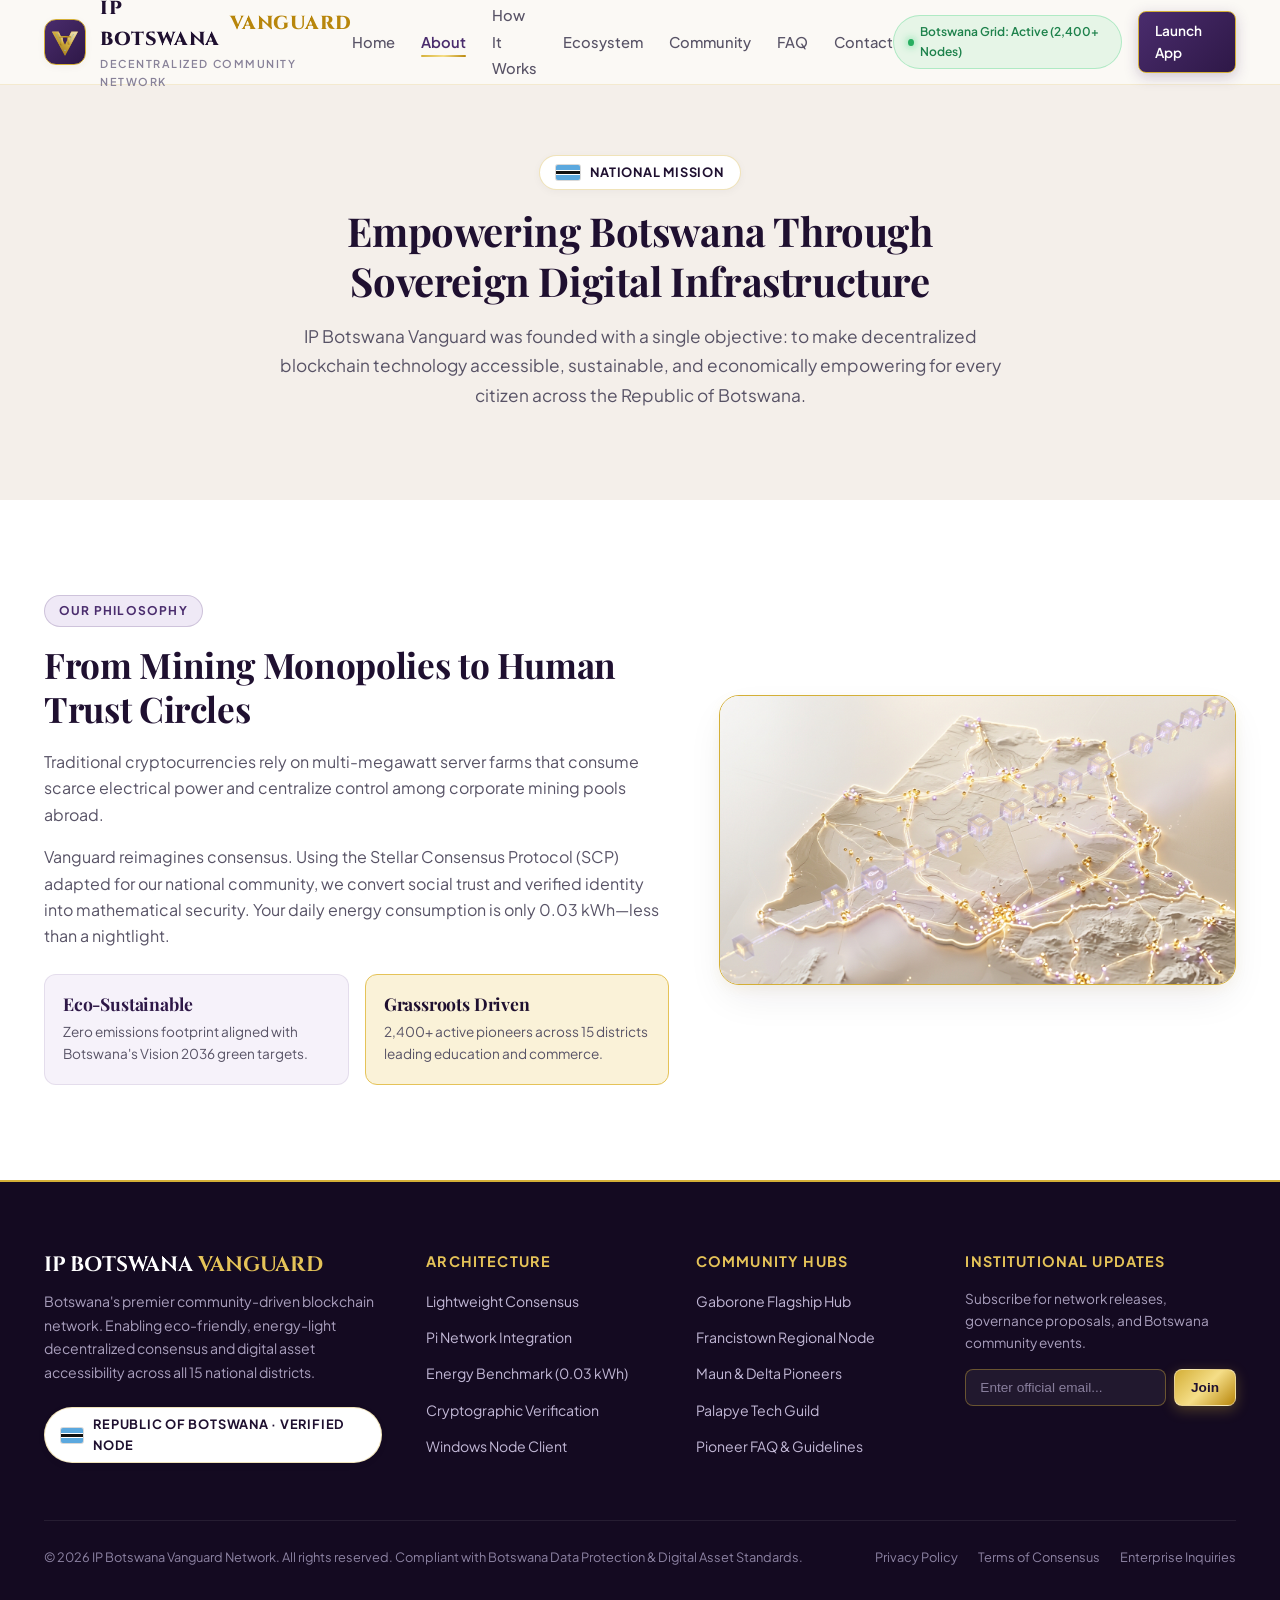
==== commit 2ee11fc3: "Update brand identity: Re-created geometric 'V' vanguard logo with Pi Network and Botswana flag circ" ====
--- a/about.html
+++ b/about.html
@@ -15,10 +15,7 @@
         <!-- Brand Logo with Shield & Botswana Colors -->
         <a href="index.html" class="brand-logo">
           <div class="logo-symbol">
-            <svg viewBox="0 0 24 24">
-              <!-- Shield / Vanguard Crest -->
-              <path d="M12 2L3 6v6c0 5.55 3.84 10.74 9 12 5.16-1.26 9-6.45 9-12V6l-9-4zm-1 6h2v2h-2V8zm0 4h2v6h-2v-6z"/>
-            </svg>
+            <img src="assets/images/vanguard_logo.svg" alt="IP Botswana Vanguard Logo" style="width: 32px; height: 32px; object-fit: contain;">
           </div>
           <div class="logo-text">
             <span class="logo-title">IP BOTSWANA <span>VANGUARD</span></span>
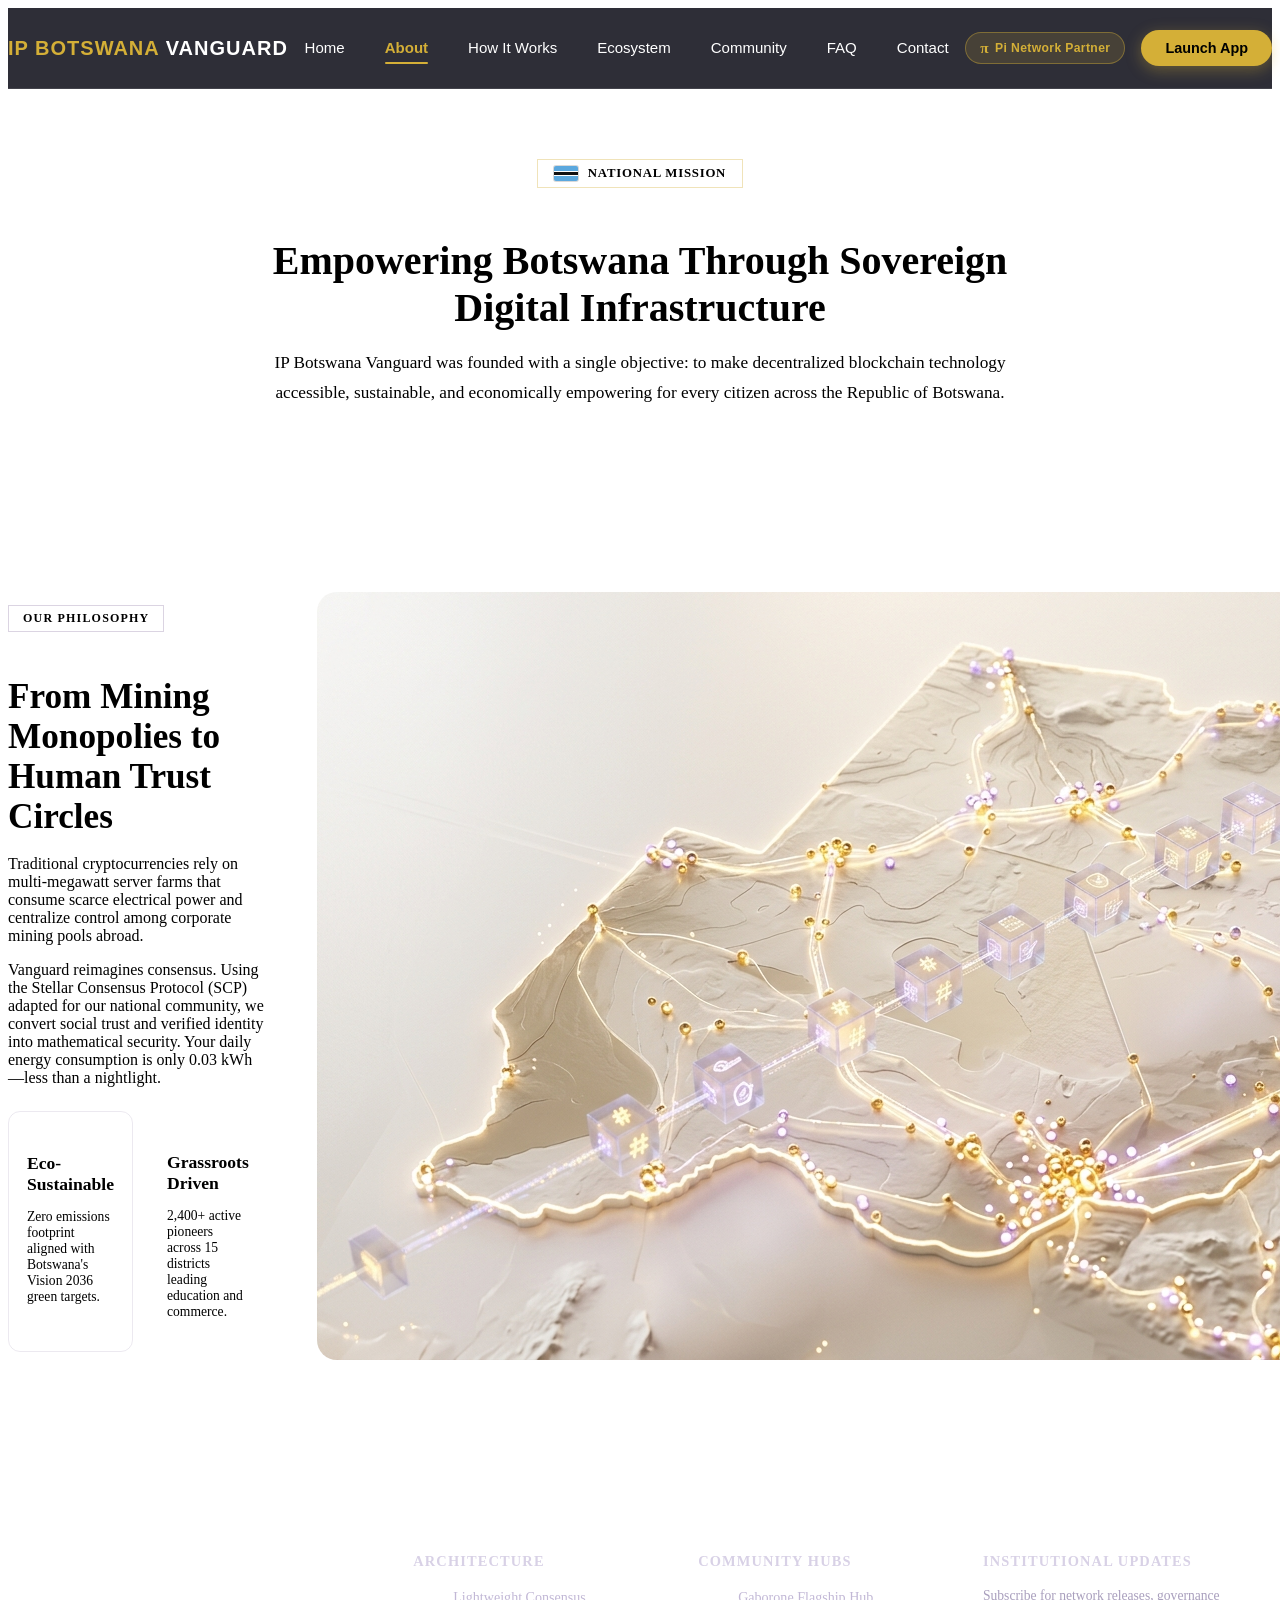
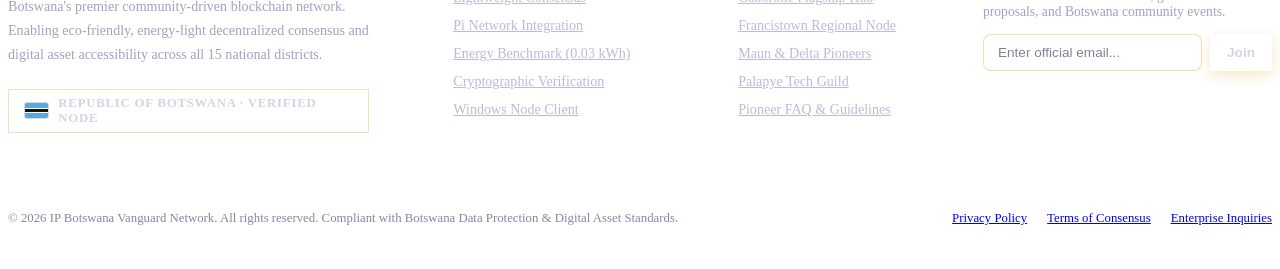
==== commit b4541abf: "Redesigned Navbar and Removed Logo" ====
--- a/about.html
+++ b/about.html
@@ -9,21 +9,16 @@
 <body>
 
 
-    <!-- Site Header -->
+        <!-- Site Header -->
     <header class="site-header">
       <div class="container header-inner">
-        <!-- Brand Logo with Shield & Botswana Colors -->
-        <a href="index.html" class="brand-logo">
-          <div class="logo-symbol">
-            <img src="assets/images/vanguard_logo.svg" alt="IP Botswana Vanguard Logo" style="width: 32px; height: 32px; object-fit: contain;">
-          </div>
-          <div class="logo-text">
-            <span class="logo-title">IP BOTSWANA <span>VANGUARD</span></span>
-            <span class="logo-tagline">Decentralized Community Network</span>
-          </div>
+        <!-- Brand Name (No Logo Image) -->
+        <a href="index.html" class="brand-name">
+          <span class="brand-gold">IP BOTSWANA</span>
+          <span class="brand-light">VANGUARD</span>
         </a>
 
-        <!-- Navigation Menu -->
+        <!-- Central Navigation Links (40px Spacing, White to Gold on Hover) -->
         <ul class="nav-menu">
           <li><a href="index.html" class="nav-link ">Home</a></li>
           <li><a href="about.html" class="nav-link active">About</a></li>
@@ -34,13 +29,13 @@
           <li><a href="contact.html" class="nav-link ">Contact</a></li>
         </ul>
 
-        <!-- Header Actions -->
+        <!-- Right Side Header Actions: Pi Badge & Gold CTA Button -->
         <div class="header-actions">
-          <div class="status-badge">
-            <span class="status-dot"></span>
-            <span>Botswana Grid: Active (2,400+ Nodes)</span>
+          <div class="nav-pi-badge">
+            <span class="pi-icon">π</span>
+            <span>Pi Network Partner</span>
           </div>
-          <a href="how-it-works.html" class="btn btn-primary btn-sm">Launch App</a>
+          <a href="how-it-works.html" class="btn-launch-app">Launch App</a>
           <button class="mobile-toggle" aria-label="Toggle Navigation">☰</button>
         </div>
       </div>
--- a/assets/css/style.css
+++ b/assets/css/style.css
@@ -1,302 +1,155 @@
 /* ==========================================================================
-   IP BOTSWANA VANGUARD — DESIGN SYSTEM & STYLESHEET
-   Aesthetic: High-End Corporate Fintech, Light & Airy, Royal Purple & Gold
-   ========================================================================== */
-
-@import url('https://fonts.googleapis.com/css2?family=Cinzel:wght@500;600;700;800&family=Plus+Jakarta+Sans:wght@300;400;500;600;700;800&family=Playfair+Display:ital,wght@0,600;0,700;1,600&display=swap');
-
-:root {
-  /* --- Primary Color Palette --- */
-  --bg-main: #FAF8F5;            /* Warm off-white / light cream */
-  --bg-surface: #FFFFFF;         /* Pure crisp white for cards */
-  --bg-surface-alt: #F4EFEA;     /* Soft ivory stone */
-  --bg-purple-subtle: #F6F2FA;   /* Very light royal purple tint */
-  --bg-gold-subtle: #FDF9EE;     /* Very light champagne gold tint */
-  
-  /* --- Royal Purple Accents --- */
-  --purple-950: #140A21;         /* Deepest obsidian purple */
-  --purple-900: #1F1030;         /* Dark imperial purple */
-  --purple-800: #2E1847;         /* Deep imperial purple */
-  --purple-700: #4A2C6D;         /* Primary brand purple */
-  --purple-600: #5D3B87;         /* Medium royal purple */
-  --purple-500: #6B4C8A;         /* Vanguard violet */
-  --purple-400: #8E6EB3;         /* Soft purple */
-  --purple-100: #EFE9F6;         /* Light purple border/bg */
-
-  /* --- Gold Luxury Accents --- */
-  --gold-800: #8A6414;           /* Deep bronze gold */
-  --gold-700: #A87B18;           /* Burnished gold */
-  --gold-600: #B8860B;           /* Dark goldenrod */
-  --gold-500: #D4AF37;           /* Primary metallic gold */
-  --gold-400: #E5C358;           /* Radiant champagne gold */
-  --gold-300: #F3DC8E;           /* Soft pastel gold */
-  --gold-100: #FAF2D8;           /* Pale gold badge background */
-  --gold-gradient: linear-gradient(135deg, #D4AF37 0%, #F5DE88 50%, #B8860B 100%);
-  --gold-gradient-soft: linear-gradient(135deg, rgba(212,175,55,0.15) 0%, rgba(245,222,136,0.25) 50%, rgba(184,134,11,0.15) 100%);
-  --purple-gradient: linear-gradient(135deg, #4A2C6D 0%, #2E1847 100%);
-  --purple-gold-gradient: linear-gradient(135deg, #4A2C6D 0%, #351C52 60%, #B8860B 100%);
-
-  /* --- Botswana National Colors --- */
-  --bw-blue: #00CBFF;
-  --bw-blue-muted: #5BA8DE;
-  --bw-blue-soft: rgba(91, 168, 222, 0.12);
-  --bw-black: #1A1A1A;
-  --bw-white: #FFFFFF;
-
-  /* --- Typography & Text --- */
-  --text-primary: #181424;       /* Deep obsidian text */
-  --text-secondary: #585366;     /* Slate subtitle text */
-  --text-muted: #888299;         /* Muted meta text */
-  --text-light: #FBF9F5;         /* Inverted text */
-  --font-serif: 'Playfair Display', Georgia, serif;
-  --font-sans: 'Plus Jakarta Sans', -apple-system, BlinkMacSystemFont, 'Segoe UI', Roboto, sans-serif;
-  --font-display: 'Cinzel', Georgia, serif;
-
-  /* --- Shadows & Borders --- */
-  --border-subtle: rgba(74, 44, 109, 0.08);
-  --border-gold: rgba(212, 175, 55, 0.35);
-  --border-gold-strong: rgba(212, 175, 55, 0.7);
-  --shadow-sm: 0 2px 8px rgba(31, 16, 48, 0.04);
-  --shadow-md: 0 8px 24px -4px rgba(31, 16, 48, 0.06), 0 2px 6px rgba(0,0,0,0.02);
-  --shadow-lg: 0 16px 40px -8px rgba(31, 16, 48, 0.09), 0 4px 12px rgba(212, 175, 55, 0.08);
-  --shadow-gold-glow: 0 0 25px rgba(212, 175, 55, 0.25);
-  --shadow-purple-glow: 0 8px 30px rgba(74, 44, 109, 0.25);
-
-  /* --- Radius --- */
-  --radius-sm: 8px;
-  --radius-md: 14px;
-  --radius-lg: 22px;
-  --radius-full: 9999px;
-
-  /* --- Layout --- */
-  --max-width: 1240px;
-  --header-height: 84px;
-}
-
-*, *::before, *::after {
-  box-sizing: border-box;
-  margin: 0;
-  padding: 0;
-}
-
-html {
-  scroll-behavior: smooth;
-  font-size: 16px;
-  -webkit-font-smoothing: antialiased;
-  -moz-osx-font-smoothing: grayscale;
-}
-
-body {
-  font-family: var(--font-sans);
-  background-color: var(--bg-main);
-  color: var(--text-primary);
-  line-height: 1.65;
-  overflow-x: hidden;
-  position: relative;
-}
-
-body::before {
-  content: "";
-  position: fixed;
-  top: 0;
-  left: 0;
-  width: 100vw;
-  height: 100vh;
-  background-image: 
-    radial-gradient(rgba(212, 175, 55, 0.05) 1px, transparent 1px),
-    radial-gradient(rgba(74, 44, 109, 0.03) 1px, transparent 1px);
-  background-size: 44px 44px;
-  background-position: 0 0, 22px 22px;
-  pointer-events: none;
-  z-index: -1;
-}
-
-h1, h2, h3, h4, h5, h6 {
-  font-family: var(--font-serif);
-  color: var(--purple-900);
-  font-weight: 700;
-  line-height: 1.25;
-  letter-spacing: -0.01em;
-}
-
-p {
-  color: var(--text-secondary);
-}
-
-a {
-  color: inherit;
-  text-decoration: none;
-  transition: all 0.25s ease;
-}
-
-img {
-  max-width: 100%;
-  height: auto;
-  display: block;
-}
-
-.container {
-  width: 100%;
-  max-width: var(--max-width);
-  margin-left: auto;
-  margin-right: auto;
-  padding-left: 24px;
-  padding-right: 24px;
-}
-
-/* ==========================================================================
-   Header & Navigation
+   Header & Navigation — Redesigned (Dark Glass, Gold/White Text, 40px Spacing)
    ========================================================================== */
 .site-header {
   position: sticky;
   top: 0;
   z-index: 1000;
-  background: rgba(251, 249, 245, 0.94);
-  backdrop-filter: blur(18px);
-  -webkit-backdrop-filter: blur(18px);
-  border-bottom: 1px solid rgba(212, 175, 55, 0.2);
+  background: rgba(10, 10, 20, 0.85);
+  backdrop-filter: blur(8px);
+  -webkit-backdrop-filter: blur(8px);
+  border-bottom: 1px solid rgba(255, 255, 255, 0.1);
   transition: all 0.3s ease;
 }
 
 .site-header.scrolled {
-  background: rgba(255, 255, 255, 0.98);
-  box-shadow: 0 4px 20px rgba(31, 16, 48, 0.06);
+  background: rgba(8, 8, 16, 0.95);
+  box-shadow: 0 4px 24px rgba(0, 0, 0, 0.5);
 }
 
 .header-inner {
   display: flex;
   align-items: center;
   justify-content: space-between;
-  height: var(--header-height);
-}
-
-.brand-logo {
-  display: flex;
-  align-items: center;
-  gap: 14px;
+  height: 80px;
+}
+
+/* Text-Only Brand Element */
+.brand-name {
+  font-family: 'Montserrat', sans-serif;
+  font-size: 1.25rem;
+  font-weight: 800;
+  letter-spacing: 0.05em;
   text-decoration: none;
-}
-
-.logo-symbol {
-  width: 46px;
-  height: 46px;
-  border-radius: 12px;
-  background: var(--purple-gradient);
-  border: 1.5px solid var(--gold-500);
-  display: flex;
-  align-items: center;
-  justify-content: center;
-  position: relative;
-  box-shadow: var(--shadow-sm);
-}
-
-.logo-symbol svg {
-  width: 26px;
-  height: 26px;
-  fill: var(--gold-400);
-}
-
-.logo-text {
-  display: flex;
-  flex-direction: column;
-}
-
-.logo-title {
-  font-family: var(--font-display);
-  font-size: 1.18rem;
-  font-weight: 800;
-  letter-spacing: 0.03em;
-  color: var(--purple-900);
-  display: flex;
+  display: inline-flex;
   align-items: center;
   gap: 6px;
-}
-
-.logo-title span {
-  color: var(--gold-600);
-}
-
-.logo-tagline {
-  font-size: 0.68rem;
   text-transform: uppercase;
-  letter-spacing: 0.14em;
-  color: var(--text-muted);
-  font-weight: 600;
-}
-
+}
+
+.brand-name .brand-gold {
+  color: #D4AF37;
+  font-weight: 900;
+}
+
+.brand-name .brand-light {
+  color: #FFFFFF;
+  font-weight: 700;
+}
+
+/* Central Navigation Links */
 .nav-menu {
   display: flex;
   align-items: center;
-  gap: 26px;
+  gap: 40px;
   list-style: none;
+  margin: 0;
+  padding: 0;
 }
 
 .nav-link {
-  font-size: 0.92rem;
+  font-family: 'Poppins', 'Montserrat', sans-serif;
+  font-size: 0.94rem;
   font-weight: 500;
-  color: var(--text-secondary);
+  color: #FFFFFF;
   position: relative;
   padding: 6px 0;
-  transition: color 0.2s ease;
+  transition: color 0.25s ease;
+  text-decoration: none;
 }
 
 .nav-link:hover, .nav-link.active {
-  color: var(--purple-700);
+  color: #D4AF37 !important;
   font-weight: 600;
 }
 
 .nav-link.active::after, .nav-link:hover::after {
   content: '';
   position: absolute;
-  bottom: 0;
+  bottom: -2px;
   left: 0;
   width: 100%;
   height: 2px;
-  background: var(--gold-gradient);
+  background: #D4AF37;
   border-radius: 2px;
 }
 
+/* Header Actions */
 .header-actions {
   display: flex;
   align-items: center;
   gap: 16px;
 }
 
-.status-badge {
+/* Pi Network Ecosystem Partner Badge in Navbar */
+.nav-pi-badge {
   display: inline-flex;
   align-items: center;
   gap: 6px;
   padding: 6px 14px;
-  border-radius: var(--radius-full);
-  background: rgba(46, 204, 113, 0.1);
-  border: 1px solid rgba(46, 204, 113, 0.3);
-  font-size: 0.75rem;
-  font-weight: 600;
-  color: #1e824c;
-}
-
-.status-dot {
-  width: 7px;
-  height: 7px;
-  border-radius: 50%;
-  background: #27ae60;
-  box-shadow: 0 0 8px #2ecc71;
-  animation: pulse-green 2s infinite ease-in-out;
-}
-
-@keyframes pulse-green {
-  0%, 100% { opacity: 1; transform: scale(1); }
-  50% { opacity: 0.4; transform: scale(0.8); }
+  border-radius: 50px;
+  background: rgba(212, 175, 55, 0.15);
+  border: 1px solid rgba(212, 175, 55, 0.4);
+  font-size: 0.76rem;
+  font-weight: 700;
+  color: #D4AF37;
+  letter-spacing: 0.03em;
+  font-family: 'Poppins', sans-serif;
+  white-space: nowrap;
+}
+
+.nav-pi-badge span.pi-icon {
+  font-family: serif;
+  font-weight: 900;
+  font-size: 0.95rem;
+}
+
+/* Launch App Button */
+.btn-launch-app {
+  display: inline-flex;
+  align-items: center;
+  justify-content: center;
+  padding: 10px 24px;
+  background-color: #D4AF37;
+  color: #000000 !important;
+  font-family: 'Montserrat', sans-serif;
+  font-size: 0.9rem;
+  font-weight: 800;
+  border-radius: 50px;
+  text-decoration: none;
+  border: none;
+  transition: all 0.25s ease;
+  box-shadow: 0 4px 15px rgba(212, 175, 55, 0.35);
+  white-space: nowrap;
+}
+
+.btn-launch-app:hover {
+  background-color: #E5C358;
+  color: #000000 !important;
+  transform: translateY(-2px);
+  box-shadow: 0 6px 20px rgba(212, 175, 55, 0.55);
 }
 
 .mobile-toggle {
   display: none;
   background: none;
   border: none;
-  font-size: 1.5rem;
-  color: var(--purple-800);
+  font-size: 1.8rem;
+  color: #D4AF37;
   cursor: pointer;
-}
+  padding: 4px;
+}
+
 
 /* ==========================================================================
    Buttons & UI Elements
@@ -444,11 +297,50 @@
 
 /* Hero Section */
 .hero-section {
-  position: relative;
-  padding: 70px 0 90px;
-  overflow: hidden;
-  background: linear-gradient(180deg, rgba(250, 248, 245, 0.8) 0%, rgba(244, 239, 234, 0.9) 100%);
-}
+    background-image: url('https://raw.githubusercontent.com/GospelMage/IPworks/main/assets/images/pi_botswana_hero.png');
+    background-size: cover;
+    background-position: center;
+    background-repeat: no-repeat;
+    height: 100vh;
+    width: 100%;
+    display: flex;
+    flex-direction: column;
+    justify-content: center;
+    align-items: center;
+    text-align: center;
+    position: relative;
+}
+
+.hero-overlay {
+    position: absolute;
+    inset: 0;
+    background: linear-gradient(180deg, rgba(20, 10, 33, 0.65) 0%, rgba(31, 16, 48, 0.75) 100%);
+    pointer-events: none;
+}
+
+.hero-content-center {
+    position: relative;
+    z-index: 2;
+    max-width: 860px;
+    margin: 0 auto;
+    padding: 0 20px;
+    display: flex;
+    flex-direction: column;
+    align-items: center;
+}
+
+.hero-section .hero-title {
+    color: #FFFFFF;
+    text-shadow: 0 4px 20px rgba(0, 0, 0, 0.4);
+}
+
+.hero-section .hero-subtitle {
+    color: #F0EAF8;
+    text-shadow: 0 2px 10px rgba(0, 0, 0, 0.5);
+    margin-left: auto;
+    margin-right: auto;
+}
+
 
 .hero-section::before {
   content: '';
@@ -1722,6 +1614,41 @@
   }
   .footer-grid {
     grid-template-columns: repeat(2, 1fr);
+  }
+}
+
+@media (max-width: 992px) {
+  .nav-menu {
+    gap: 20px;
+  }
+}
+
+@media (max-width: 860px) {
+  .mobile-toggle {
+    display: block;
+  }
+  .nav-menu {
+    display: none;
+    position: absolute;
+    top: 80px;
+    left: 0;
+    width: 100%;
+    background: rgba(10, 10, 20, 0.98);
+    backdrop-filter: blur(12px);
+    flex-direction: column;
+    padding: 30px 24px;
+    box-shadow: 0 10px 30px rgba(0, 0, 0, 0.6);
+    border-bottom: 2px solid #D4AF37;
+    gap: 20px;
+  }
+  .nav-menu.open {
+    display: flex;
+  }
+  .nav-pi-badge {
+    display: none;
+  }
+  .btn-launch-app {
+    display: none;
   }
 }
 
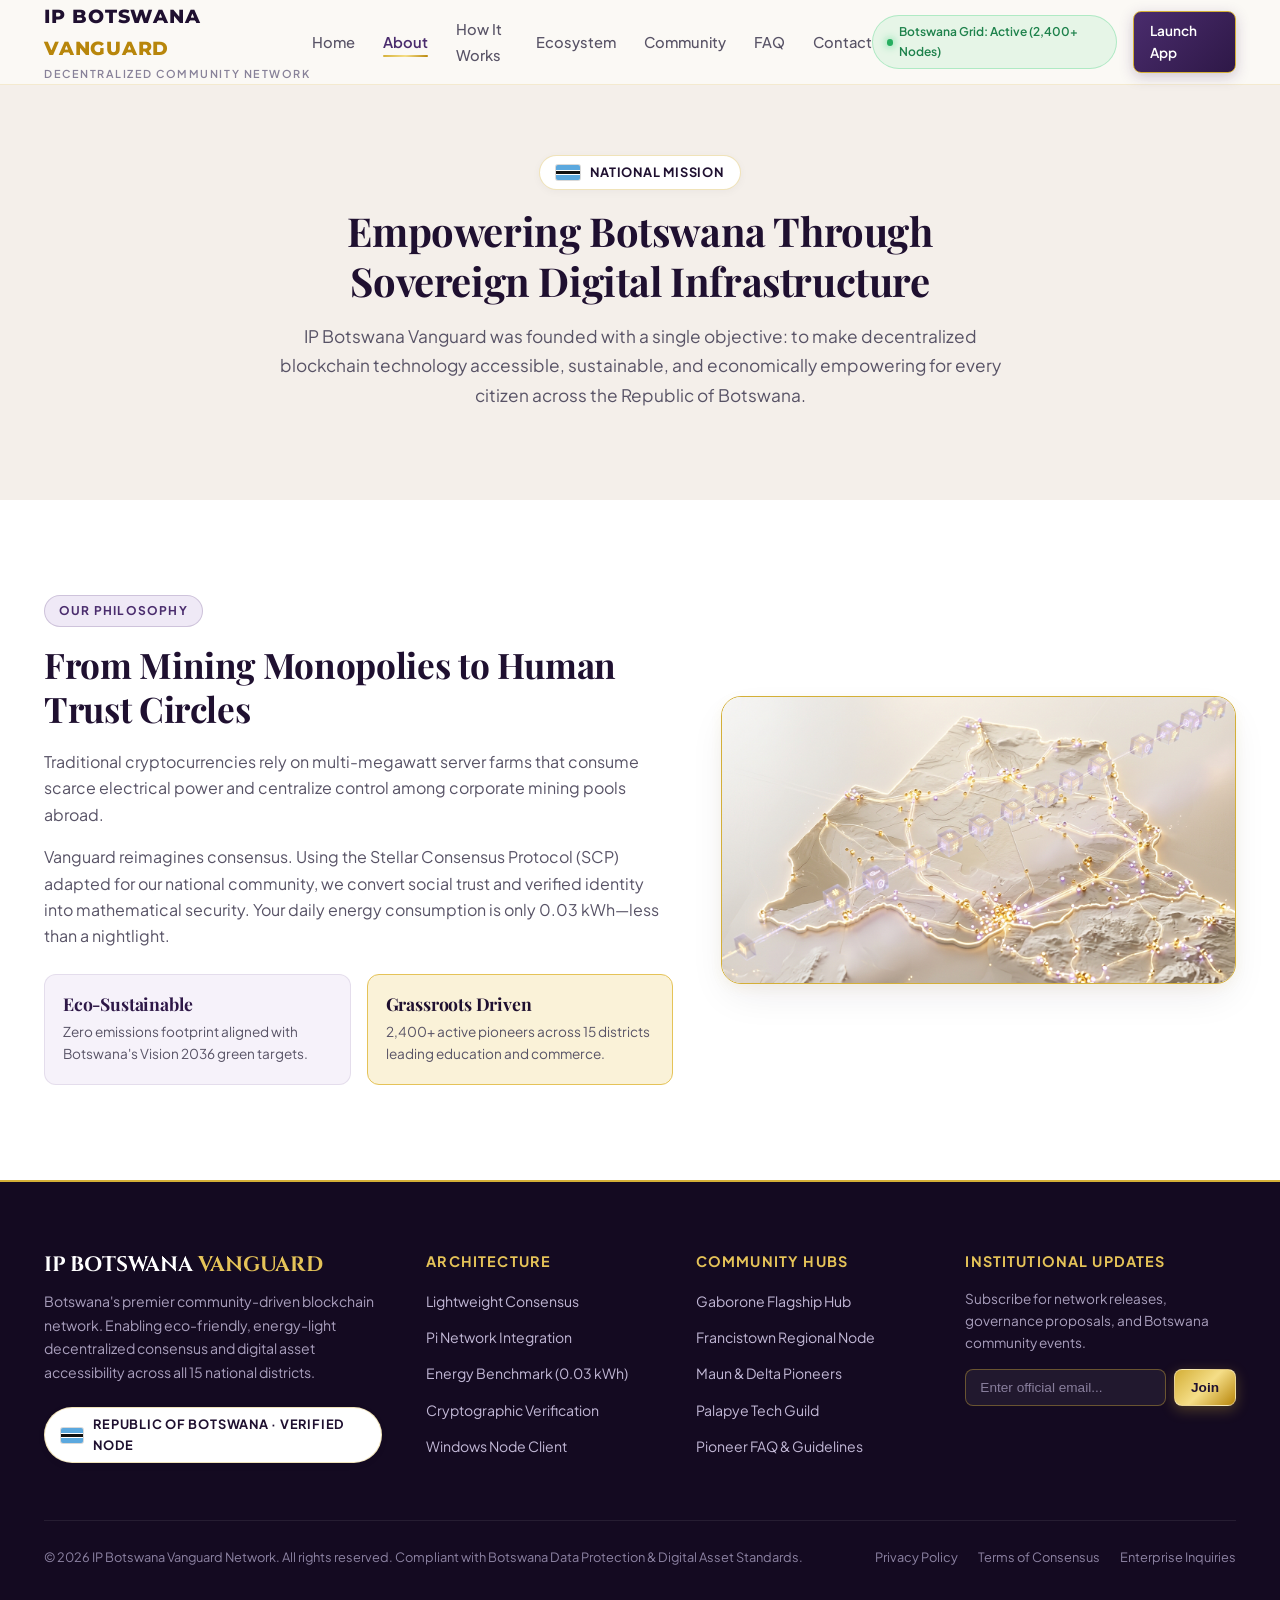
==== commit 370c55f3: "Restored original high-end luxury theme, clean text brand in header, and Botswana Flag Pi image in h" ====
--- a/about.html
+++ b/about.html
@@ -9,16 +9,18 @@
 <body>
 
 
-        <!-- Site Header -->
+            <!-- Site Header -->
     <header class="site-header">
       <div class="container header-inner">
-        <!-- Brand Name (No Logo Image) -->
-        <a href="index.html" class="brand-name">
-          <span class="brand-gold">IP BOTSWANA</span>
-          <span class="brand-light">VANGUARD</span>
+        <!-- Text Brand Name (No Logo Image) -->
+        <a href="index.html" class="brand-logo">
+          <div class="logo-text">
+            <span class="logo-title">IP BOTSWANA <span>VANGUARD</span></span>
+            <span class="logo-tagline">Decentralized Community Network</span>
+          </div>
         </a>
 
-        <!-- Central Navigation Links (40px Spacing, White to Gold on Hover) -->
+        <!-- Navigation Menu -->
         <ul class="nav-menu">
           <li><a href="index.html" class="nav-link ">Home</a></li>
           <li><a href="about.html" class="nav-link active">About</a></li>
@@ -29,13 +31,13 @@
           <li><a href="contact.html" class="nav-link ">Contact</a></li>
         </ul>
 
-        <!-- Right Side Header Actions: Pi Badge & Gold CTA Button -->
+        <!-- Header Actions -->
         <div class="header-actions">
-          <div class="nav-pi-badge">
-            <span class="pi-icon">π</span>
-            <span>Pi Network Partner</span>
+          <div class="status-badge">
+            <span class="status-dot"></span>
+            <span>Botswana Grid: Active (2,400+ Nodes)</span>
           </div>
-          <a href="how-it-works.html" class="btn-launch-app">Launch App</a>
+          <a href="how-it-works.html" class="btn btn-primary btn-sm">Launch App</a>
           <button class="mobile-toggle" aria-label="Toggle Navigation">☰</button>
         </div>
       </div>
--- a/assets/css/style.css
+++ b/assets/css/style.css
@@ -1,159 +1,281 @@
 /* ==========================================================================
-   Header & Navigation — Redesigned (Dark Glass, Gold/White Text, 40px Spacing)
+   IP BOTSWANA VANGUARD — DESIGN SYSTEM & STYLESHEET
+   Aesthetic: High-End Corporate Fintech, Light & Airy, Royal Purple & Gold
+   ========================================================================== */
+
+@import url('https://fonts.googleapis.com/css2?family=Cinzel:wght@500;600;700;800&family=Plus+Jakarta+Sans:wght@300;400;500;600;700;800&family=Playfair+Display:ital,wght@0,600;0,700;1,600&family=Montserrat:wght@500;600;700;800;900&display=swap');
+
+:root {
+  /* --- Primary Color Palette --- */
+  --bg-main: #FAF8F5;            /* Warm off-white / light cream */
+  --bg-surface: #FFFFFF;         /* Pure crisp white for cards */
+  --bg-surface-alt: #F4EFEA;     /* Soft ivory stone */
+  --bg-purple-subtle: #F6F2FA;   /* Very light royal purple tint */
+  --bg-gold-subtle: #FDF9EE;     /* Very light champagne gold tint */
+  
+  /* --- Royal Purple Accents --- */
+  --purple-950: #140A21;         /* Deepest obsidian purple */
+  --purple-900: #1F1030;         /* Dark imperial purple */
+  --purple-800: #2E1847;         /* Deep imperial purple */
+  --purple-700: #4A2C6D;         /* Primary brand purple */
+  --purple-600: #5D3B87;         /* Medium royal purple */
+  --purple-500: #6B4C8A;         /* Vanguard violet */
+  --purple-400: #8E6EB3;         /* Soft purple */
+  --purple-100: #EFE9F6;         /* Light purple border/bg */
+
+  /* --- Gold Luxury Accents --- */
+  --gold-800: #8A6414;           /* Deep bronze gold */
+  --gold-700: #A87B18;           /* Burnished gold */
+  --gold-600: #B8860B;           /* Dark goldenrod */
+  --gold-500: #D4AF37;           /* Primary metallic gold */
+  --gold-400: #E5C358;           /* Radiant champagne gold */
+  --gold-300: #F3DC8E;           /* Soft pastel gold */
+  --gold-100: #FAF2D8;           /* Pale gold badge background */
+  --gold-gradient: linear-gradient(135deg, #D4AF37 0%, #F5DE88 50%, #B8860B 100%);
+  --gold-gradient-soft: linear-gradient(135deg, rgba(212,175,55,0.15) 0%, rgba(245,222,136,0.25) 50%, rgba(184,134,11,0.15) 100%);
+  --purple-gradient: linear-gradient(135deg, #4A2C6D 0%, #2E1847 100%);
+  --purple-gold-gradient: linear-gradient(135deg, #4A2C6D 0%, #351C52 60%, #B8860B 100%);
+
+  /* --- Botswana National Colors --- */
+  --bw-blue: #00CBFF;
+  --bw-blue-muted: #5BA8DE;
+  --bw-blue-soft: rgba(91, 168, 222, 0.12);
+  --bw-black: #1A1A1A;
+  --bw-white: #FFFFFF;
+
+  /* --- Typography & Text --- */
+  --text-primary: #181424;       /* Deep obsidian text */
+  --text-secondary: #585366;     /* Slate subtitle text */
+  --text-muted: #888299;         /* Muted meta text */
+  --text-light: #FBF9F5;         /* Inverted text */
+  --font-serif: 'Playfair Display', Georgia, serif;
+  --font-sans: 'Plus Jakarta Sans', -apple-system, BlinkMacSystemFont, 'Segoe UI', Roboto, sans-serif;
+  --font-display: 'Cinzel', Georgia, serif;
+
+  /* --- Shadows & Borders --- */
+  --border-subtle: rgba(74, 44, 109, 0.08);
+  --border-gold: rgba(212, 175, 55, 0.35);
+  --border-gold-strong: rgba(212, 175, 55, 0.7);
+  --shadow-sm: 0 2px 8px rgba(31, 16, 48, 0.04);
+  --shadow-md: 0 8px 24px -4px rgba(31, 16, 48, 0.06), 0 2px 6px rgba(0,0,0,0.02);
+  --shadow-lg: 0 16px 40px -8px rgba(31, 16, 48, 0.09), 0 4px 12px rgba(212, 175, 55, 0.08);
+  --shadow-gold-glow: 0 0 25px rgba(212, 175, 55, 0.25);
+  --shadow-purple-glow: 0 8px 30px rgba(74, 44, 109, 0.25);
+
+  /* --- Radius --- */
+  --radius-sm: 8px;
+  --radius-md: 14px;
+  --radius-lg: 22px;
+  --radius-full: 9999px;
+
+  /* --- Layout --- */
+  --max-width: 1240px;
+  --header-height: 84px;
+}
+
+*, *::before, *::after {
+  box-sizing: border-box;
+  margin: 0;
+  padding: 0;
+}
+
+html {
+  scroll-behavior: smooth;
+  font-size: 16px;
+  -webkit-font-smoothing: antialiased;
+  -moz-osx-font-smoothing: grayscale;
+}
+
+body {
+  font-family: var(--font-sans);
+  background-color: var(--bg-main);
+  color: var(--text-primary);
+  line-height: 1.65;
+  overflow-x: hidden;
+  position: relative;
+}
+
+body::before {
+  content: "";
+  position: fixed;
+  top: 0;
+  left: 0;
+  width: 100vw;
+  height: 100vh;
+  background-image: 
+    radial-gradient(rgba(212, 175, 55, 0.05) 1px, transparent 1px),
+    radial-gradient(rgba(74, 44, 109, 0.03) 1px, transparent 1px);
+  background-size: 44px 44px;
+  background-position: 0 0, 22px 22px;
+  pointer-events: none;
+  z-index: -1;
+}
+
+h1, h2, h3, h4, h5, h6 {
+  font-family: var(--font-serif);
+  color: var(--purple-900);
+  font-weight: 700;
+  line-height: 1.25;
+  letter-spacing: -0.01em;
+}
+
+p {
+  color: var(--text-secondary);
+}
+
+a {
+  color: inherit;
+  text-decoration: none;
+  transition: all 0.25s ease;
+}
+
+img {
+  max-width: 100%;
+  height: auto;
+  display: block;
+}
+
+.container {
+  width: 100%;
+  max-width: var(--max-width);
+  margin-left: auto;
+  margin-right: auto;
+  padding-left: 24px;
+  padding-right: 24px;
+}
+
+/* ==========================================================================
+   Header & Navigation (Clean Text Brand, No Image Logo)
    ========================================================================== */
 .site-header {
   position: sticky;
   top: 0;
   z-index: 1000;
-  background: rgba(10, 10, 20, 0.85);
-  backdrop-filter: blur(8px);
-  -webkit-backdrop-filter: blur(8px);
-  border-bottom: 1px solid rgba(255, 255, 255, 0.1);
+  background: rgba(251, 249, 245, 0.94);
+  backdrop-filter: blur(18px);
+  -webkit-backdrop-filter: blur(18px);
+  border-bottom: 1px solid rgba(212, 175, 55, 0.2);
   transition: all 0.3s ease;
 }
 
 .site-header.scrolled {
-  background: rgba(8, 8, 16, 0.95);
-  box-shadow: 0 4px 24px rgba(0, 0, 0, 0.5);
+  background: rgba(255, 255, 255, 0.98);
+  box-shadow: 0 4px 20px rgba(31, 16, 48, 0.06);
 }
 
 .header-inner {
   display: flex;
   align-items: center;
   justify-content: space-between;
-  height: 80px;
-}
-
-/* Text-Only Brand Element */
-.brand-name {
-  font-family: 'Montserrat', sans-serif;
-  font-size: 1.25rem;
+  height: var(--header-height);
+}
+
+.brand-logo {
+  display: flex;
+  align-items: center;
+  text-decoration: none;
+}
+
+.logo-text {
+  display: flex;
+  flex-direction: column;
+}
+
+.logo-title {
+  font-family: 'Montserrat', var(--font-display), sans-serif;
+  font-size: 1.2rem;
   font-weight: 800;
-  letter-spacing: 0.05em;
-  text-decoration: none;
-  display: inline-flex;
-  align-items: center;
-  gap: 6px;
+  letter-spacing: 0.04em;
+  color: var(--purple-900);
+}
+
+.logo-title span {
+  color: var(--gold-600);
+}
+
+.logo-tagline {
+  font-size: 0.68rem;
   text-transform: uppercase;
-}
-
-.brand-name .brand-gold {
-  color: #D4AF37;
-  font-weight: 900;
-}
-
-.brand-name .brand-light {
-  color: #FFFFFF;
-  font-weight: 700;
-}
-
-/* Central Navigation Links */
+  letter-spacing: 0.14em;
+  color: var(--text-muted);
+  font-weight: 600;
+}
+
 .nav-menu {
   display: flex;
   align-items: center;
-  gap: 40px;
+  gap: 28px;
   list-style: none;
-  margin: 0;
-  padding: 0;
 }
 
 .nav-link {
-  font-family: 'Poppins', 'Montserrat', sans-serif;
-  font-size: 0.94rem;
+  font-size: 0.92rem;
   font-weight: 500;
-  color: #FFFFFF;
+  color: var(--text-secondary);
   position: relative;
   padding: 6px 0;
-  transition: color 0.25s ease;
-  text-decoration: none;
+  transition: color 0.2s ease;
 }
 
 .nav-link:hover, .nav-link.active {
-  color: #D4AF37 !important;
+  color: var(--purple-700);
   font-weight: 600;
 }
 
 .nav-link.active::after, .nav-link:hover::after {
   content: '';
   position: absolute;
-  bottom: -2px;
+  bottom: 0;
   left: 0;
   width: 100%;
   height: 2px;
-  background: #D4AF37;
+  background: var(--gold-gradient);
   border-radius: 2px;
 }
 
-/* Header Actions */
 .header-actions {
   display: flex;
   align-items: center;
   gap: 16px;
 }
 
-/* Pi Network Ecosystem Partner Badge in Navbar */
-.nav-pi-badge {
+.status-badge {
   display: inline-flex;
   align-items: center;
   gap: 6px;
   padding: 6px 14px;
-  border-radius: 50px;
-  background: rgba(212, 175, 55, 0.15);
-  border: 1px solid rgba(212, 175, 55, 0.4);
-  font-size: 0.76rem;
-  font-weight: 700;
-  color: #D4AF37;
-  letter-spacing: 0.03em;
-  font-family: 'Poppins', sans-serif;
-  white-space: nowrap;
-}
-
-.nav-pi-badge span.pi-icon {
-  font-family: serif;
-  font-weight: 900;
-  font-size: 0.95rem;
-}
-
-/* Launch App Button */
-.btn-launch-app {
-  display: inline-flex;
-  align-items: center;
-  justify-content: center;
-  padding: 10px 24px;
-  background-color: #D4AF37;
-  color: #000000 !important;
-  font-family: 'Montserrat', sans-serif;
-  font-size: 0.9rem;
-  font-weight: 800;
-  border-radius: 50px;
-  text-decoration: none;
-  border: none;
-  transition: all 0.25s ease;
-  box-shadow: 0 4px 15px rgba(212, 175, 55, 0.35);
-  white-space: nowrap;
-}
-
-.btn-launch-app:hover {
-  background-color: #E5C358;
-  color: #000000 !important;
-  transform: translateY(-2px);
-  box-shadow: 0 6px 20px rgba(212, 175, 55, 0.55);
+  border-radius: var(--radius-full);
+  background: rgba(46, 204, 113, 0.1);
+  border: 1px solid rgba(46, 204, 113, 0.3);
+  font-size: 0.75rem;
+  font-weight: 600;
+  color: #1e824c;
+}
+
+.status-dot {
+  width: 7px;
+  height: 7px;
+  border-radius: 50%;
+  background: #27ae60;
+  box-shadow: 0 0 8px #2ecc71;
+  animation: pulse-green 2s infinite ease-in-out;
+}
+
+@keyframes pulse-green {
+  0%, 100% { opacity: 1; transform: scale(1); }
+  50% { opacity: 0.4; transform: scale(0.8); }
 }
 
 .mobile-toggle {
   display: none;
   background: none;
   border: none;
-  font-size: 1.8rem;
-  color: #D4AF37;
+  font-size: 1.5rem;
+  color: var(--purple-800);
   cursor: pointer;
-  padding: 4px;
-}
-
-
-/* ==========================================================================
-   Buttons & UI Elements
-   ========================================================================== */
+}
+
+/* Buttons */
 .btn {
   display: inline-flex;
   align-items: center;
@@ -224,17 +346,6 @@
   border-color: var(--gold-600);
 }
 
-.btn-outline {
-  background: transparent;
-  color: var(--purple-800);
-  border: 1px solid rgba(74, 44, 109, 0.2);
-}
-
-.btn-outline:hover {
-  background: rgba(74, 44, 109, 0.05);
-  border-color: var(--purple-600);
-}
-
 .btn-sm {
   padding: 8px 16px;
   font-size: 0.85rem;
@@ -295,52 +406,15 @@
   color: var(--purple-900);
 }
 
-/* Hero Section */
+/* ==========================================================================
+   Hero Section: 2-Column Luxury Layout with Botswana Flag & Pi Coin Visual
+   ========================================================================== */
 .hero-section {
-    background-image: url('https://raw.githubusercontent.com/GospelMage/IPworks/main/assets/images/pi_botswana_hero.png');
-    background-size: cover;
-    background-position: center;
-    background-repeat: no-repeat;
-    height: 100vh;
-    width: 100%;
-    display: flex;
-    flex-direction: column;
-    justify-content: center;
-    align-items: center;
-    text-align: center;
-    position: relative;
-}
-
-.hero-overlay {
-    position: absolute;
-    inset: 0;
-    background: linear-gradient(180deg, rgba(20, 10, 33, 0.65) 0%, rgba(31, 16, 48, 0.75) 100%);
-    pointer-events: none;
-}
-
-.hero-content-center {
-    position: relative;
-    z-index: 2;
-    max-width: 860px;
-    margin: 0 auto;
-    padding: 0 20px;
-    display: flex;
-    flex-direction: column;
-    align-items: center;
-}
-
-.hero-section .hero-title {
-    color: #FFFFFF;
-    text-shadow: 0 4px 20px rgba(0, 0, 0, 0.4);
-}
-
-.hero-section .hero-subtitle {
-    color: #F0EAF8;
-    text-shadow: 0 2px 10px rgba(0, 0, 0, 0.5);
-    margin-left: auto;
-    margin-right: auto;
-}
-
+  position: relative;
+  padding: 70px 0 90px;
+  overflow: hidden;
+  background: linear-gradient(180deg, rgba(250, 248, 245, 0.8) 0%, rgba(244, 239, 234, 0.9) 100%);
+}
 
 .hero-section::before {
   content: '';
@@ -368,14 +442,21 @@
 
 .hero-grid {
   display: grid;
-  grid-template-columns: 1.15fr 0.95fr;
-  gap: 50px;
+  grid-template-columns: 1.1fr 0.9fr;
+  gap: 48px;
   align-items: center;
 }
 
 .hero-content {
   position: relative;
   z-index: 2;
+}
+
+.hero-pill-badge {
+  display: inline-flex;
+  align-items: center;
+  gap: 10px;
+  margin-bottom: 24px;
 }
 
 .hero-title {
@@ -449,7 +530,7 @@
   letter-spacing: 0.04em;
 }
 
-/* Phone Mockup Frame */
+/* Hero Right Visual: Pi Network & Botswana Flag Showcase Card */
 .hero-visual {
   position: relative;
   display: flex;
@@ -457,202 +538,28 @@
   align-items: center;
 }
 
-.mockup-container {
-  position: relative;
+.hero-image-card {
+  position: relative;
+  z-index: 2;
+  border-radius: 28px;
+  overflow: hidden;
+  box-shadow: 0 25px 60px -10px rgba(31, 16, 48, 0.35), 0 0 0 2px var(--gold-500);
+  background: #140A24;
+  transition: transform 0.4s ease, box-shadow 0.4s ease;
+}
+
+.hero-image-card:hover {
+  transform: translateY(-6px);
+  box-shadow: 0 30px 70px -10px rgba(31, 16, 48, 0.45), var(--shadow-gold-glow);
+}
+
+.hero-image-card img {
   width: 100%;
-  max-width: 420px;
-}
-
-.mockup-backdrop-card {
-  position: absolute;
-  inset: -15px;
-  background: linear-gradient(135deg, rgba(212, 175, 55, 0.2) 0%, rgba(74, 44, 109, 0.1) 100%);
-  border-radius: 40px;
-  filter: blur(24px);
-  z-index: 1;
-}
-
-.phone-mockup-frame {
-  position: relative;
-  z-index: 2;
-  background: #140A24;
-  border-radius: 40px;
-  padding: 12px;
-  box-shadow: 0 25px 60px -10px rgba(31, 16, 48, 0.4), 0 0 0 2px rgba(212, 175, 55, 0.5);
-  border: 4px solid #362052;
-}
-
-.phone-screen {
-  background: #190F2C;
-  border-radius: 30px;
-  overflow: hidden;
-  color: #FFFFFF;
-  font-size: 0.85rem;
-}
-
-.phone-status-bar {
-  display: flex;
-  justify-content: space-between;
-  align-items: center;
-  padding: 10px 18px 6px;
-  font-size: 0.72rem;
-  color: #BBB;
-  border-bottom: 1px solid rgba(255, 255, 255, 0.06);
-}
-
-.phone-app-header {
-  display: flex;
-  justify-content: space-between;
-  align-items: center;
-  padding: 12px 18px;
-  background: rgba(74, 44, 109, 0.45);
-  border-bottom: 1px solid rgba(212, 175, 55, 0.2);
-}
-
-.phone-app-brand {
-  display: flex;
-  align-items: center;
-  gap: 8px;
-  font-family: var(--font-display);
-  font-weight: 700;
-  font-size: 0.88rem;
-  color: #FFF;
-}
-
-.phone-app-brand span {
-  color: var(--gold-400);
-}
-
-.phone-node-status {
-  background: rgba(39, 174, 96, 0.2);
-  color: #2ecc71;
-  border: 1px solid rgba(46, 204, 113, 0.4);
-  padding: 2px 8px;
-  border-radius: 12px;
-  font-size: 0.68rem;
-  font-weight: 600;
-}
-
-.phone-body {
-  padding: 16px;
-}
-
-.phone-mining-card {
-  background: linear-gradient(135deg, rgba(74, 44, 109, 0.7) 0%, rgba(31, 16, 48, 0.9) 100%);
-  border: 1px solid rgba(212, 175, 55, 0.45);
-  border-radius: 18px;
-  padding: 16px;
-  text-align: center;
-  position: relative;
-  overflow: hidden;
-  margin-bottom: 14px;
-}
-
-.mining-gauge-wrap {
-  width: 84px;
-  height: 84px;
-  margin: 0 auto 10px;
-  border-radius: 50%;
-  background: rgba(0, 0, 0, 0.35);
-  border: 2px solid var(--gold-500);
-  display: flex;
-  flex-direction: column;
-  align-items: center;
-  justify-content: center;
-  box-shadow: 0 0 20px rgba(212, 175, 55, 0.3);
-  animation: pulse-ring 3s infinite ease-in-out;
-}
-
-@keyframes pulse-ring {
-  0%, 100% { box-shadow: 0 0 15px rgba(212, 175, 55, 0.2); }
-  50% { box-shadow: 0 0 30px rgba(212, 175, 55, 0.55); }
-}
-
-.mining-symbol {
-  font-size: 1.3rem;
-  color: var(--gold-400);
-  font-family: var(--font-display);
-}
-
-.mining-status-text {
-  font-size: 0.62rem;
-  color: #2ecc71;
-  text-transform: uppercase;
-  letter-spacing: 0.08em;
-  font-weight: 700;
-}
-
-.phone-balance-val {
-  font-size: 1.4rem;
-  font-weight: 700;
-  color: #FFFFFF;
-  margin-bottom: 2px;
-  font-family: var(--font-display);
-}
-
-.phone-balance-val span {
-  color: var(--gold-400);
-  font-size: 0.85rem;
-}
-
-.phone-energy-row {
-  display: flex;
-  justify-content: space-between;
-  background: rgba(0, 0, 0, 0.3);
-  padding: 8px 12px;
-  border-radius: 10px;
-  font-size: 0.72rem;
-  margin-top: 10px;
-  border: 1px solid rgba(255, 255, 255, 0.08);
-}
-
-.phone-energy-row .energy-val {
-  color: #2ecc71;
-  font-weight: 700;
-}
-
-.phone-grid-stats {
-  display: grid;
-  grid-template-columns: 1fr 1fr;
-  gap: 10px;
-  margin-bottom: 14px;
-}
-
-.phone-mini-stat {
-  background: rgba(255, 255, 255, 0.04);
-  border: 1px solid rgba(255, 255, 255, 0.08);
-  border-radius: 12px;
-  padding: 10px;
-}
-
-.phone-mini-stat .p-label {
-  font-size: 0.65rem;
-  color: #AAA;
+  height: auto;
   display: block;
-}
-
-.phone-mini-stat .p-val {
-  font-size: 0.85rem;
-  font-weight: 700;
-  color: #FFF;
-}
-
-.phone-pi-badge {
-  background: rgba(212, 175, 55, 0.15);
-  border: 1px solid var(--gold-500);
-  border-radius: 12px;
-  padding: 8px 12px;
-  display: flex;
-  align-items: center;
-  justify-content: space-between;
-  font-size: 0.75rem;
-}
-
-.phone-pi-badge strong {
-  color: var(--gold-300);
-}
-
-/* Floating Badges */
+  object-fit: cover;
+}
+
 .floating-hero-badge {
   position: absolute;
   z-index: 3;
@@ -669,14 +576,14 @@
 }
 
 .floating-hero-badge.top-right {
-  top: 15px;
-  right: -25px;
+  top: -15px;
+  right: -20px;
   animation-delay: 0s;
 }
 
 .floating-hero-badge.bottom-left {
-  bottom: 25px;
-  left: -35px;
+  bottom: -15px;
+  left: -20px;
   animation-delay: 2s;
 }
 
@@ -713,7 +620,7 @@
   color: var(--text-muted);
 }
 
-/* Sections */
+/* Sections Shared Styling */
 .section {
   padding: 95px 0;
   position: relative;
@@ -766,18 +673,10 @@
   margin-bottom: 16px;
 }
 
-.section-bg-purple-dark .section-title {
-  color: #FFFFFF;
-}
-
 .section-desc {
   font-size: 1.08rem;
   color: var(--text-secondary);
   line-height: 1.7;
-}
-
-.section-bg-purple-dark .section-desc {
-  color: #CFC8DD;
 }
 
 /* Feature Grid */
@@ -879,7 +778,7 @@
   font-weight: 800;
 }
 
-/* Pi Integration Section */
+/* Pi Network Integration Section */
 .pi-integration-section {
   background: linear-gradient(180deg, #FFFFFF 0%, #FAF6EE 100%);
   border-top: 1px solid rgba(212, 175, 55, 0.2);
@@ -1136,74 +1035,6 @@
   background: var(--gold-400);
 }
 
-/* Showcase Grid */
-.showcase-grid {
-  display: grid;
-  grid-template-columns: 1fr 1fr;
-  gap: 30px;
-  margin-top: 40px;
-}
-
-.showcase-card {
-  background: #FFFFFF;
-  border: 1px solid var(--border-gold);
-  border-radius: var(--radius-lg);
-  overflow: hidden;
-  box-shadow: var(--shadow-md);
-  transition: all 0.3s ease;
-}
-
-.showcase-card:hover {
-  transform: translateY(-6px);
-  box-shadow: var(--shadow-lg);
-}
-
-.showcase-img-wrap {
-  position: relative;
-  height: 250px;
-  overflow: hidden;
-  background: var(--purple-900);
-}
-
-.showcase-img-wrap img {
-  width: 100%;
-  height: 100%;
-  object-fit: cover;
-  transition: transform 0.4s ease;
-}
-
-.showcase-card:hover .showcase-img-wrap img {
-  transform: scale(1.04);
-}
-
-.showcase-body {
-  padding: 26px 28px;
-}
-
-.showcase-badge {
-  display: inline-block;
-  background: var(--gold-100);
-  color: var(--gold-800);
-  font-size: 0.72rem;
-  font-weight: 700;
-  text-transform: uppercase;
-  padding: 4px 10px;
-  border-radius: 6px;
-  margin-bottom: 12px;
-}
-
-.showcase-body h4 {
-  font-size: 1.3rem;
-  color: var(--purple-900);
-  margin-bottom: 8px;
-}
-
-.showcase-body p {
-  font-size: 0.9rem;
-  color: var(--text-secondary);
-  line-height: 1.6;
-}
-
 /* Benchmark Table */
 .benchmark-table-wrap {
   background: #FFFFFF;
@@ -1605,7 +1436,7 @@
   .hero-metric-item:nth-child(2) {
     border-right: none;
   }
-  .feature-cards-grid, .pi-features-grid, .showcase-grid {
+  .feature-cards-grid, .pi-features-grid {
     grid-template-columns: repeat(2, 1fr);
   }
   .pi-banner-grid, .download-box-card {
@@ -1614,41 +1445,6 @@
   }
   .footer-grid {
     grid-template-columns: repeat(2, 1fr);
-  }
-}
-
-@media (max-width: 992px) {
-  .nav-menu {
-    gap: 20px;
-  }
-}
-
-@media (max-width: 860px) {
-  .mobile-toggle {
-    display: block;
-  }
-  .nav-menu {
-    display: none;
-    position: absolute;
-    top: 80px;
-    left: 0;
-    width: 100%;
-    background: rgba(10, 10, 20, 0.98);
-    backdrop-filter: blur(12px);
-    flex-direction: column;
-    padding: 30px 24px;
-    box-shadow: 0 10px 30px rgba(0, 0, 0, 0.6);
-    border-bottom: 2px solid #D4AF37;
-    gap: 20px;
-  }
-  .nav-menu.open {
-    display: flex;
-  }
-  .nav-pi-badge {
-    display: none;
-  }
-  .btn-launch-app {
-    display: none;
   }
 }
 
@@ -1684,7 +1480,7 @@
   .section-title {
     font-size: 1.95rem;
   }
-  .feature-cards-grid, .pi-features-grid, .showcase-grid {
+  .feature-cards-grid, .pi-features-grid {
     grid-template-columns: 1fr;
   }
   .hero-metrics {
